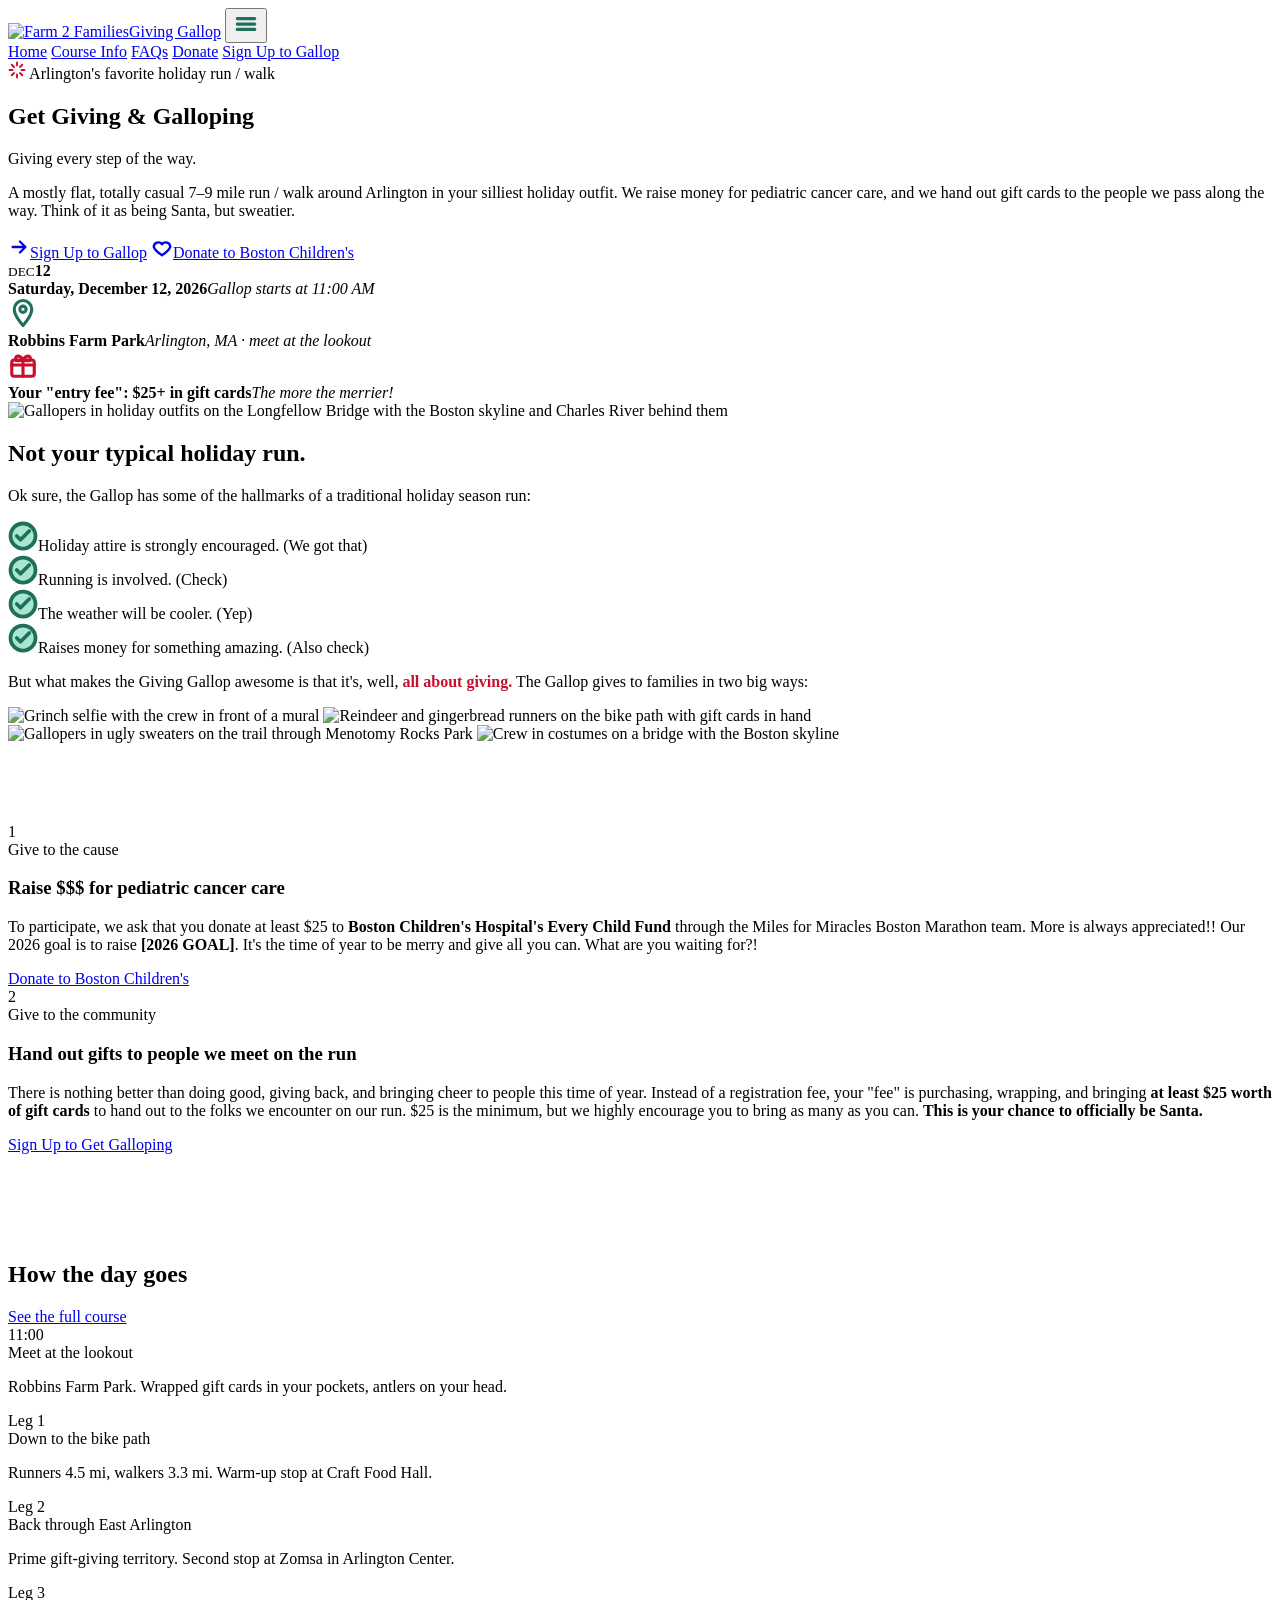
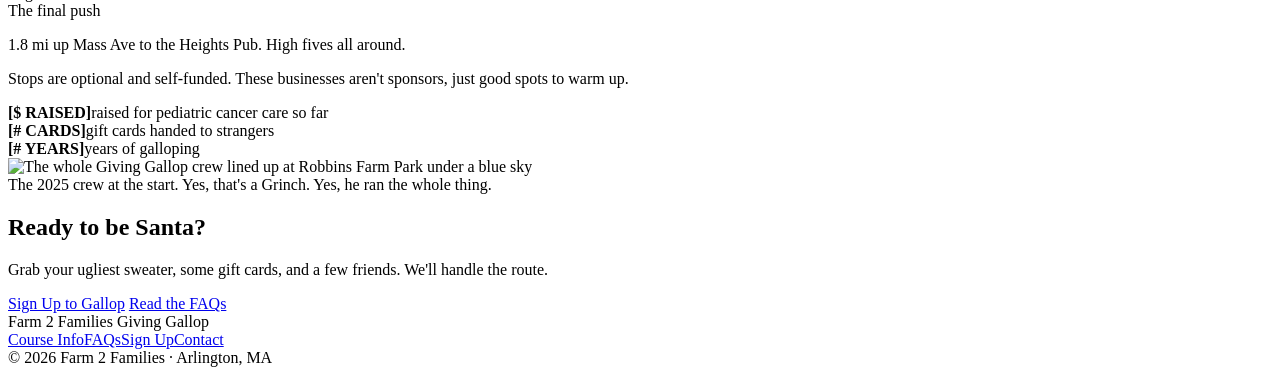
==== index.html @ 31de2991 "Add files via upload Initial Site" ====
<!doctype html>
<html lang="en">
<head>
<meta charset="utf-8">
<meta name="viewport" content="width=device-width, initial-scale=1">
<title>Farm 2 Families Giving Gallop — Arlington's favorite holiday run / walk</title>
<meta name="description" content="A casual 7–9 mile holiday run / walk around Arlington, MA. Dress up, raise money for pediatric cancer care at Boston Children's, and hand out gift cards to the people we pass. December 12, 2026 at Robbins Farm Park.">
<meta property="og:title" content="Farm 2 Families Giving Gallop">
<meta property="og:description" content="Get giving and galloping. December 12, 2026 · 11:00 AM · Robbins Farm Park, Arlington MA.">
<meta property="og:image" content="img/hero-skyline.jpg">
<link rel="icon" href="img/favicon.png">
<link rel="preconnect" href="https://fonts.googleapis.com"><link rel="preconnect" href="https://fonts.gstatic.com" crossorigin>
<link rel="stylesheet" href="https://fonts.googleapis.com/css2?family=Fredoka:wght@500;600;700&family=Nunito:wght@400;600;700;800&display=swap">
<link rel="stylesheet" href="css/style.css">
</head>
<body>

<header class="nav">
  <div class="wrap nav-inner">
    <a class="brand" href="index.html"><img src="img/logo.png" alt="Farm 2 Families"><span>Giving Gallop</span></a>
    <button class="nav-toggle" aria-label="Open menu" aria-expanded="false" aria-controls="nav-links">
      <svg width="26" height="26" viewBox="0 0 24 24" fill="none" stroke="#1F6F5C" stroke-width="3" stroke-linecap="round" aria-hidden="true"><path d="M4 7h16M4 12h16M4 17h16"/></svg>
    </button>
    <nav class="nav-links" id="nav-links">
      <a href="index.html" aria-current="page">Home</a>
      <a href="course.html">Course Info</a>
      <a href="faq.html">FAQs</a>
      <a href="https://www.childrenshospital.org/" target="_blank" rel="noopener">Donate</a>
      <a class="btn btn-red btn-sm" href="signup.html">Sign Up to Gallop</a>
    </nav>
  </div>
</header>

<section class="hero">
  <div class="wrap hero-inner">
    <div class="hero-copy stack" style="gap:22px">
      <div class="pill">
        <svg width="18" height="18" viewBox="0 0 24 24" fill="none" stroke="#C8102E" stroke-width="2.5" stroke-linecap="round" aria-hidden="true"><path d="M12 2v4M12 18v4M2 12h4M18 12h4M5 5l3 3M16 16l3 3M5 19l3-3M16 8l3-3"/></svg>
        Arlington's favorite holiday run / walk
      </div>
      <h1>Get Giving &amp; Galloping</h1>
      <p class="tagline">Giving every step of the way.</p>
      <p class="lede">A mostly flat, totally casual 7–9 mile run / walk around Arlington in your silliest holiday outfit. We raise money for pediatric cancer care, and we hand out gift cards to the people we pass along the way. Think of it as being Santa, but sweatier.</p>
      <div class="btn-row" style="margin-top:8px">
        <a class="btn btn-red" href="signup.html"><svg width="22" height="22" viewBox="0 0 24 24" fill="none" stroke="currentColor" stroke-width="2.5" stroke-linecap="round" stroke-linejoin="round" aria-hidden="true"><path d="M5 12h14M13 6l6 6-6 6"/></svg>Sign Up to Gallop</a>
        <a class="btn btn-green" href="https://www.childrenshospital.org/" target="_blank" rel="noopener"><svg width="22" height="22" viewBox="0 0 24 24" fill="none" stroke="currentColor" stroke-width="2.5" stroke-linecap="round" stroke-linejoin="round" aria-hidden="true"><path d="M12 21s-7-4.5-9-9a5 5 0 0 1 9-3 5 5 0 0 1 9 3c-2 4.5-9 9-9 9z"/></svg>Donate to Boston Children's</a>
      </div>
    </div>
    <div class="hero-side">
      <div class="info-card">
        <div class="info-row"><div class="info-icon date"><small>DEC</small><b>12</b></div><div><strong>Saturday, December 12, 2026</strong><em>Gallop starts at 11:00 AM</em></div></div>
        <div class="info-row"><div class="info-icon place"><svg width="30" height="30" viewBox="0 0 24 24" fill="none" stroke="#1F6F5C" stroke-width="2.5" stroke-linecap="round" stroke-linejoin="round" aria-hidden="true"><path d="M12 22s7-7.5 7-13a7 7 0 1 0-14 0c0 5.5 7 13 7 13z"/><circle cx="12" cy="9" r="2.5"/></svg></div><div><strong>Robbins Farm Park</strong><em>Arlington, MA · meet at the lookout</em></div></div>
        <div class="info-row"><div class="info-icon gift"><svg width="30" height="30" viewBox="0 0 24 24" fill="none" stroke="#C8102E" stroke-width="2.5" stroke-linecap="round" stroke-linejoin="round" aria-hidden="true"><rect x="3" y="8" width="18" height="13" rx="2"/><path d="M3 12h18M12 8v13M12 8c-2-4-6-4-6-1s4 1 6 1zm0 0c2-4 6-4 6-1s-4 1-6 1z"/></svg></div><div><strong>Your "entry fee": $25+ in gift cards</strong><em>The more the merrier!</em></div></div>
      </div>
      <div class="hero-photo"><img src="img/hero-skyline.jpg" alt="Gallopers in holiday outfits on the Longfellow Bridge with the Boston skyline and Charles River behind them"></div>
    </div>
  </div>
</section>

<section class="wrap section two-col" style="padding-bottom:40px">
  <div class="stack">
    <h2>Not your typical holiday run.</h2>
    <p class="lede">Ok sure, the Gallop has some of the hallmarks of a traditional holiday season run:</p>
    <div class="checks">
      <div><svg width="30" height="30" viewBox="0 0 24 24" fill="none" stroke="#1F6F5C" stroke-width="3" stroke-linecap="round" stroke-linejoin="round" aria-hidden="true"><circle cx="12" cy="12" r="10" fill="#A8E6CF"/><path d="M7 12l3 3 7-7"/></svg>Holiday attire is strongly encouraged. (We got that)</div>
      <div><svg width="30" height="30" viewBox="0 0 24 24" fill="none" stroke="#1F6F5C" stroke-width="3" stroke-linecap="round" stroke-linejoin="round" aria-hidden="true"><circle cx="12" cy="12" r="10" fill="#A8E6CF"/><path d="M7 12l3 3 7-7"/></svg>Running is involved. (Check)</div>
      <div><svg width="30" height="30" viewBox="0 0 24 24" fill="none" stroke="#1F6F5C" stroke-width="3" stroke-linecap="round" stroke-linejoin="round" aria-hidden="true"><circle cx="12" cy="12" r="10" fill="#A8E6CF"/><path d="M7 12l3 3 7-7"/></svg>The weather will be cooler. (Yep)</div>
      <div><svg width="30" height="30" viewBox="0 0 24 24" fill="none" stroke="#1F6F5C" stroke-width="3" stroke-linecap="round" stroke-linejoin="round" aria-hidden="true"><circle cx="12" cy="12" r="10" fill="#A8E6CF"/><path d="M7 12l3 3 7-7"/></svg>Raises money for something amazing. (Also check)</div>
    </div>
    <p class="lede">But what makes the Giving Gallop awesome is that it's, well, <strong style="color:#C8102E">all about giving.</strong> The Gallop gives to families in two big ways:</p>
  </div>
  <div class="gallery">
    <img src="img/santa-selfie.jpg" alt="Grinch selfie with the crew in front of a mural">
    <img src="img/gingerbread-runners.jpg" alt="Reindeer and gingerbread runners on the bike path with gift cards in hand">
    <img src="img/trail-walkers.jpg" alt="Gallopers in ugly sweaters on the trail through Menotomy Rocks Park" style="object-position:center 40%">
    <img src="img/longfellow-crew.jpg" alt="Crew in costumes on a bridge with the Boston skyline">
  </div>
</section>

<section class="wrap give-grid" style="padding-top:40px;padding-bottom:88px">
  <div class="give cause">
    <div class="give-head"><div class="num">1</div>Give to the cause</div>
    <h3>Raise $$$ for pediatric cancer care</h3>
    <p>To participate, we ask that you donate at least $25 to <strong>Boston Children's Hospital's Every Child Fund</strong> through the Miles for Miracles Boston Marathon team. More is always appreciated!! Our 2026 goal is to raise <strong>[2026 GOAL]</strong>. It's the time of year to be merry and give all you can. What are you waiting for?!</p>
    <a class="btn btn-red" href="https://www.childrenshospital.org/" target="_blank" rel="noopener">Donate to Boston Children's</a>
  </div>
  <div class="give community">
    <div class="give-head"><div class="num">2</div>Give to the community</div>
    <h3>Hand out gifts to people we meet on the run</h3>
    <p>There is nothing better than doing good, giving back, and bringing cheer to people this time of year. Instead of a registration fee, your "fee" is purchasing, wrapping, and bringing <strong>at least $25 worth of gift cards</strong> to hand out to the folks we encounter on our run. $25 is the minimum, but we highly encourage you to bring as many as you can. <strong>This is your chance to officially be Santa.</strong></p>
    <a class="btn btn-green" href="signup.html">Sign Up to Get Galloping</a>
  </div>
</section>

<section class="dark">
  <div class="wrap section stack" style="gap:40px">
    <div class="sec-head">
      <h2>How the day goes</h2>
      <a class="btn btn-white" href="course.html">See the full course</a>
    </div>
    <div class="legs">
      <div class="leg"><div class="big">11:00</div><div class="title">Meet at the lookout</div><p class="muted">Robbins Farm Park. Wrapped gift cards in your pockets, antlers on your head.</p></div>
      <div class="leg"><div class="big">Leg 1</div><div class="title">Down to the bike path</div><p class="muted">Runners 4.5 mi, walkers 3.3 mi. Warm-up stop at Craft Food Hall.</p></div>
      <div class="leg"><div class="big">Leg 2</div><div class="title">Back through East Arlington</div><p class="muted">Prime gift-giving territory. Second stop at Zomsa in Arlington Center.</p></div>
      <div class="leg"><div class="big">Leg 3</div><div class="title">The final push</div><p class="muted">1.8 mi up Mass Ave to the Heights Pub. High fives all around.</p></div>
    </div>
    <p class="muted" style="font-size:16px">Stops are optional and self-funded. These businesses aren't sponsors, just good spots to warm up.</p>
  </div>
</section>

<section class="wrap section stats">
  <div class="stat"><b>[$ RAISED]</b><span>raised for pediatric cancer care so far</span></div>
  <div class="stat"><b>[# CARDS]</b><span>gift cards handed to strangers</span></div>
  <div class="stat"><b>[# YEARS]</b><span>years of galloping</span></div>
</section>

<figure class="band" style="margin:0">
  <img src="img/group-robbins.jpg" alt="The whole Giving Gallop crew lined up at Robbins Farm Park under a blue sky">
  <figcaption>The 2025 crew at the start. Yes, that's a Grinch. Yes, he ran the whole thing.</figcaption>
</figure>

<section class="cta">
  <div class="wrap cta-inner">
    <div class="stack" style="gap:12px">
      <h2>Ready to be Santa?</h2>
      <p>Grab your ugliest sweater, some gift cards, and a few friends. We'll handle the route.</p>
    </div>
    <div class="btn-row">
      <a class="btn btn-red" href="signup.html">Sign Up to Gallop</a>
      <a class="btn btn-white" href="faq.html">Read the FAQs</a>
    </div>
  </div>
</section>

<footer>
  <div class="wrap foot">
    <div class="name">Farm 2 Families Giving Gallop</div>
    <nav><a href="course.html">Course Info</a><a href="faq.html">FAQs</a><a href="signup.html">Sign Up</a><a href="mailto:[EMAIL]">Contact</a></nav>
    <div>© 2026 Farm 2 Families · Arlington, MA</div>
  </div>
</footer>

<script src="js/main.js"></script>
</body>
</html>
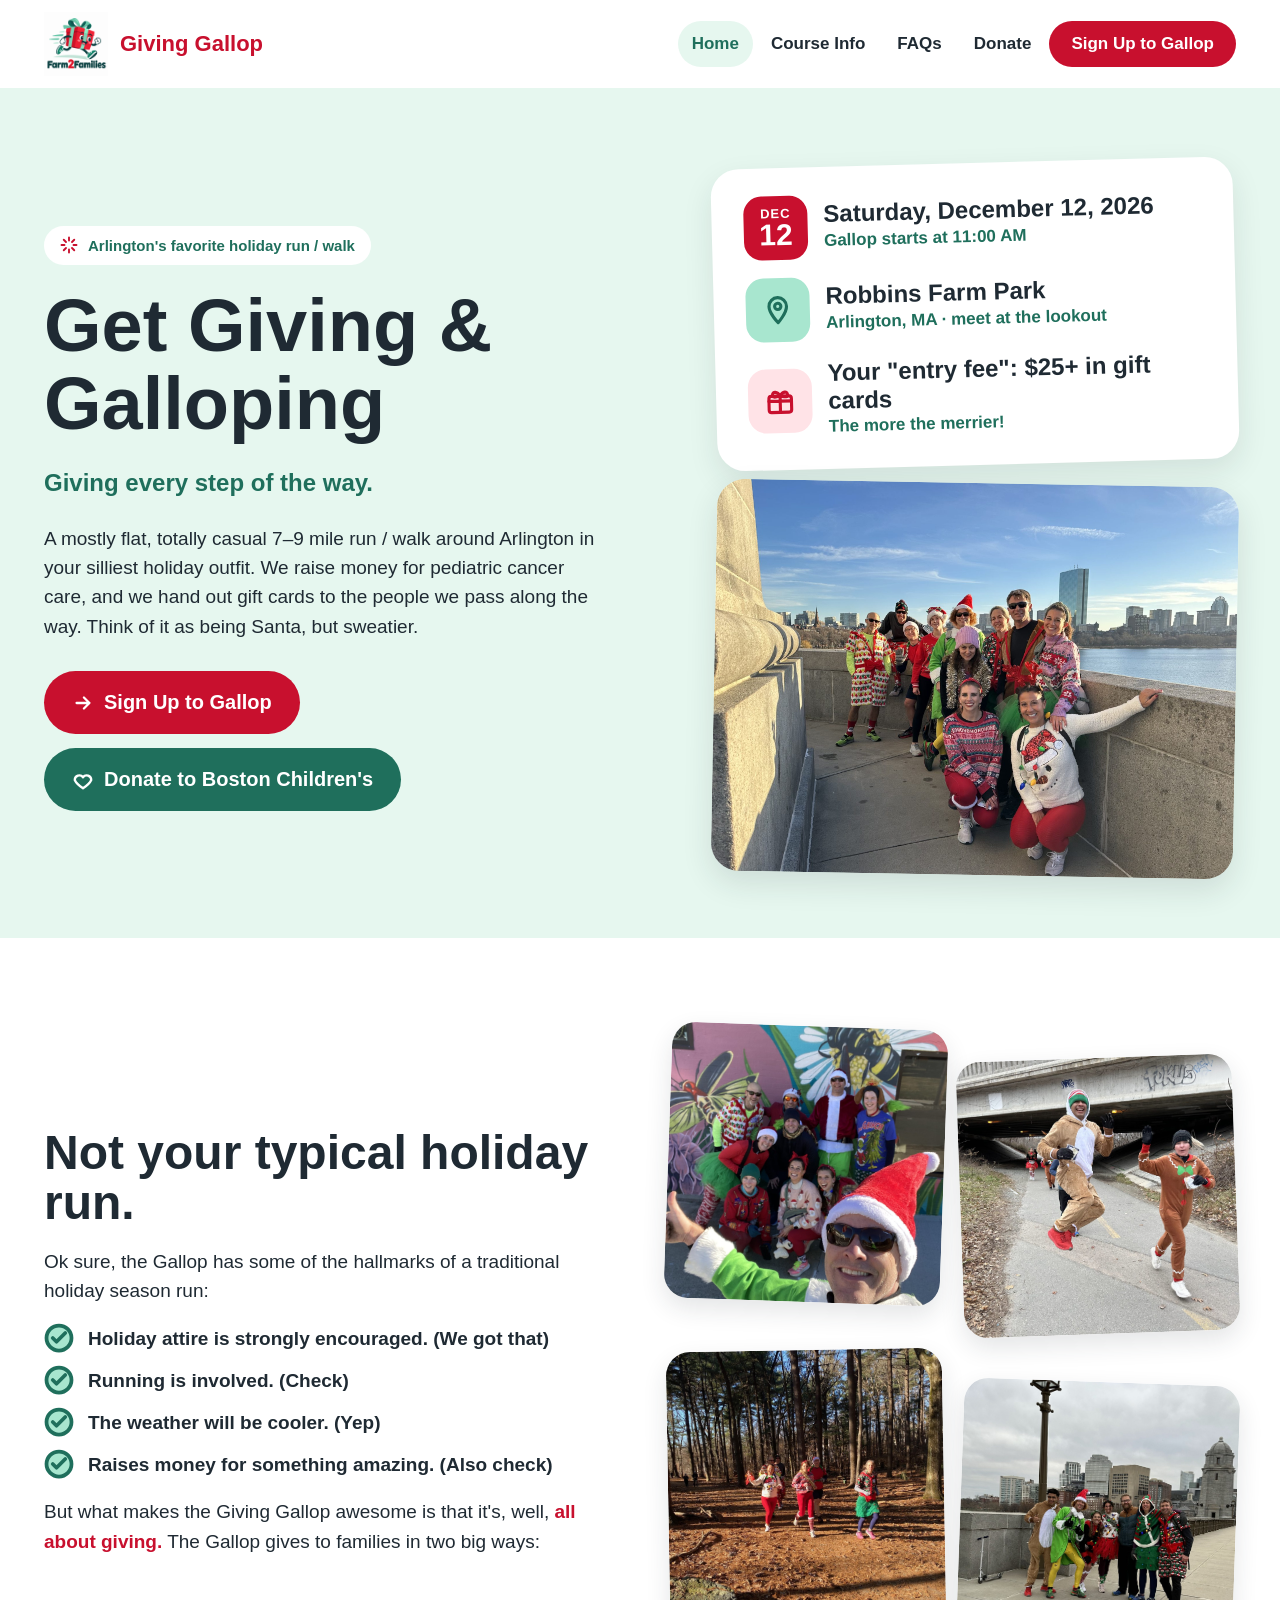
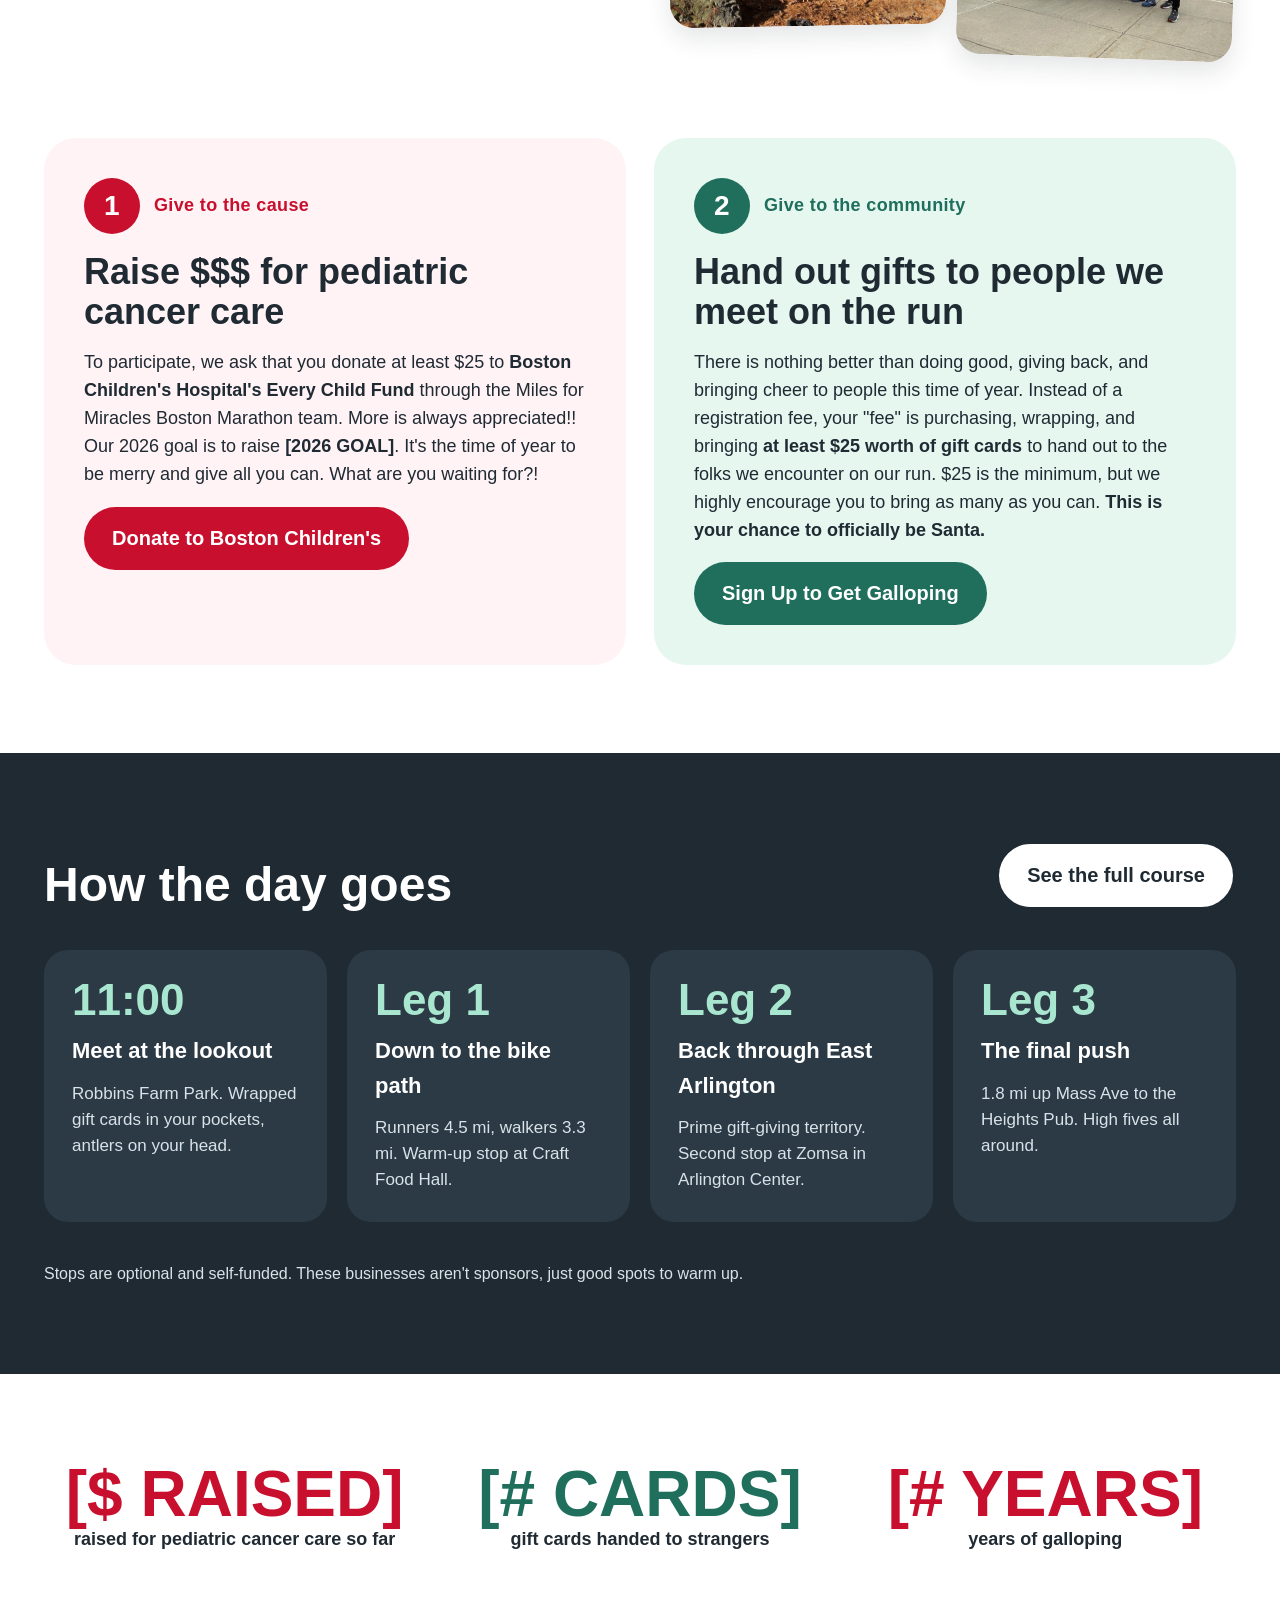
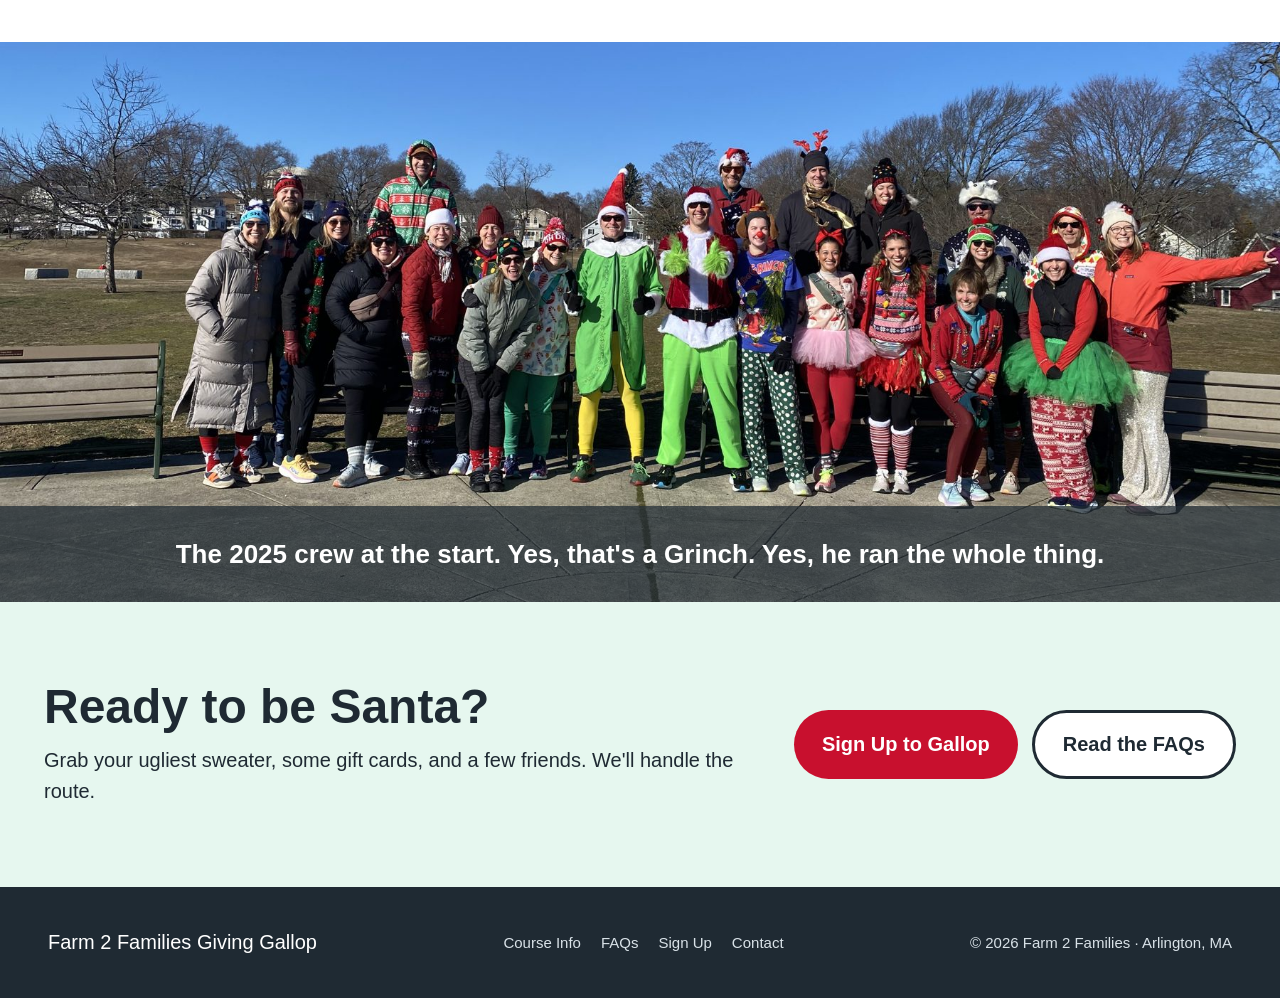
==== commit 08c6a452: "Add files via upload" ====
--- a/index.html
+++ b/index.html
@@ -7,17 +7,17 @@
 <meta name="description" content="A casual 7–9 mile holiday run / walk around Arlington, MA. Dress up, raise money for pediatric cancer care at Boston Children's, and hand out gift cards to the people we pass. December 12, 2026 at Robbins Farm Park.">
 <meta property="og:title" content="Farm 2 Families Giving Gallop">
 <meta property="og:description" content="Get giving and galloping. December 12, 2026 · 11:00 AM · Robbins Farm Park, Arlington MA.">
-<meta property="og:image" content="img/hero-skyline.jpg">
-<link rel="icon" href="img/favicon.png">
+<meta property="og:image" content="hero-skyline.jpg">
+<link rel="icon" href="favicon.png">
 <link rel="preconnect" href="https://fonts.googleapis.com"><link rel="preconnect" href="https://fonts.gstatic.com" crossorigin>
 <link rel="stylesheet" href="https://fonts.googleapis.com/css2?family=Fredoka:wght@500;600;700&family=Nunito:wght@400;600;700;800&display=swap">
-<link rel="stylesheet" href="css/style.css">
+<link rel="stylesheet" href="style.css">
 </head>
 <body>
 
 <header class="nav">
   <div class="wrap nav-inner">
-    <a class="brand" href="index.html"><img src="img/logo.png" alt="Farm 2 Families"><span>Giving Gallop</span></a>
+    <a class="brand" href="index.html"><img src="logo.png" alt="Farm 2 Families"><span>Giving Gallop</span></a>
     <button class="nav-toggle" aria-label="Open menu" aria-expanded="false" aria-controls="nav-links">
       <svg width="26" height="26" viewBox="0 0 24 24" fill="none" stroke="#1F6F5C" stroke-width="3" stroke-linecap="round" aria-hidden="true"><path d="M4 7h16M4 12h16M4 17h16"/></svg>
     </button>
@@ -52,7 +52,7 @@
         <div class="info-row"><div class="info-icon place"><svg width="30" height="30" viewBox="0 0 24 24" fill="none" stroke="#1F6F5C" stroke-width="2.5" stroke-linecap="round" stroke-linejoin="round" aria-hidden="true"><path d="M12 22s7-7.5 7-13a7 7 0 1 0-14 0c0 5.5 7 13 7 13z"/><circle cx="12" cy="9" r="2.5"/></svg></div><div><strong>Robbins Farm Park</strong><em>Arlington, MA · meet at the lookout</em></div></div>
         <div class="info-row"><div class="info-icon gift"><svg width="30" height="30" viewBox="0 0 24 24" fill="none" stroke="#C8102E" stroke-width="2.5" stroke-linecap="round" stroke-linejoin="round" aria-hidden="true"><rect x="3" y="8" width="18" height="13" rx="2"/><path d="M3 12h18M12 8v13M12 8c-2-4-6-4-6-1s4 1 6 1zm0 0c2-4 6-4 6-1s-4 1-6 1z"/></svg></div><div><strong>Your "entry fee": $25+ in gift cards</strong><em>The more the merrier!</em></div></div>
       </div>
-      <div class="hero-photo"><img src="img/hero-skyline.jpg" alt="Gallopers in holiday outfits on the Longfellow Bridge with the Boston skyline and Charles River behind them"></div>
+      <div class="hero-photo"><img src="hero-skyline.jpg" alt="Gallopers in holiday outfits on the Longfellow Bridge with the Boston skyline and Charles River behind them"></div>
     </div>
   </div>
 </section>
@@ -70,10 +70,10 @@
     <p class="lede">But what makes the Giving Gallop awesome is that it's, well, <strong style="color:#C8102E">all about giving.</strong> The Gallop gives to families in two big ways:</p>
   </div>
   <div class="gallery">
-    <img src="img/santa-selfie.jpg" alt="Grinch selfie with the crew in front of a mural">
-    <img src="img/gingerbread-runners.jpg" alt="Reindeer and gingerbread runners on the bike path with gift cards in hand">
-    <img src="img/trail-walkers.jpg" alt="Gallopers in ugly sweaters on the trail through Menotomy Rocks Park" style="object-position:center 40%">
-    <img src="img/longfellow-crew.jpg" alt="Crew in costumes on a bridge with the Boston skyline">
+    <img src="santa-selfie.jpg" alt="Grinch selfie with the crew in front of a mural">
+    <img src="gingerbread-runners.jpg" alt="Reindeer and gingerbread runners on the bike path with gift cards in hand">
+    <img src="trail-walkers.jpg" alt="Gallopers in ugly sweaters on the trail through Menotomy Rocks Park" style="object-position:center 40%">
+    <img src="longfellow-crew.jpg" alt="Crew in costumes on a bridge with the Boston skyline">
   </div>
 </section>
 
@@ -115,7 +115,7 @@
 </section>
 
 <figure class="band" style="margin:0">
-  <img src="img/group-robbins.jpg" alt="The whole Giving Gallop crew lined up at Robbins Farm Park under a blue sky">
+  <img src="group-robbins.jpg" alt="The whole Giving Gallop crew lined up at Robbins Farm Park under a blue sky">
   <figcaption>The 2025 crew at the start. Yes, that's a Grinch. Yes, he ran the whole thing.</figcaption>
 </figure>
 
@@ -140,6 +140,6 @@
   </div>
 </footer>
 
-<script src="js/main.js"></script>
+<script src="main.js"></script>
 </body>
 </html>
--- a/style.css
+++ b/style.css
@@ -0,0 +1,216 @@
+/* Farm 2 Families Giving Gallop — site styles */
+:root{
+  --red:#C8102E; --red-dark:#B00D28; --mint:#A8E6CF; --mint-tint:#E6F7EF; --mint-soft:#F3FBF7;
+  --green:#1F6F5C; --green-dark:#185A4A; --pink-tint:#FFF3F5; --pink-soft:#FFE3E7;
+  --ink:#1F2A33; --ink-2:#2B3A45; --muted:#4A5A66; --cloud:#D9E2E8; --line:#CBD5DC; --white:#fff;
+  --display:"Fredoka",sans-serif; --body:"Nunito",sans-serif;
+  --radius-xl:32px; --radius-lg:24px; --radius-md:16px; --shadow:0 12px 30px rgba(31,42,51,.10);
+}
+*{box-sizing:border-box}
+html{scroll-behavior:smooth}
+@media (prefers-reduced-motion:reduce){html{scroll-behavior:auto}*,*::before,*::after{transition:none!important;animation:none!important}}
+body{margin:0;font-family:var(--body);color:var(--ink);background:var(--white);line-height:1.55;font-size:17px}
+img{max-width:100%;display:block}
+a{color:var(--red)}a:hover{color:var(--red-dark)}
+h1,h2,h3{font-family:var(--display);font-weight:700;line-height:1.05;margin:0}
+h1{font-size:clamp(44px,7vw,74px)}
+h2{font-size:clamp(32px,4.5vw,48px)}
+h3{font-size:clamp(24px,3vw,36px);line-height:1.1}
+p{margin:0}
+.wrap{max-width:1240px;margin:0 auto;padding-left:24px;padding-right:24px}
+.stack{display:flex;flex-direction:column;gap:18px}
+:focus-visible{outline:4px solid var(--mint);outline-offset:3px}
+
+/* Buttons */
+.btn{display:inline-flex;align-items:center;justify-content:center;gap:10px;text-decoration:none;font-family:var(--display);font-weight:600;font-size:20px;padding:16px 28px;border-radius:999px;border:0;cursor:pointer;min-height:56px;transition:transform .15s,box-shadow .15s,background .15s;color:var(--white)}
+.btn:hover{transform:translateY(-3px);box-shadow:0 10px 24px rgba(31,42,51,.18);color:var(--white)}
+.btn svg{flex-shrink:0}
+.btn-red{background:var(--red)}.btn-red:hover{background:var(--red-dark)}
+.btn-green{background:var(--green)}.btn-green:hover{background:var(--green-dark)}
+.btn-white{background:var(--white);color:var(--ink);border:3px solid var(--ink)}.btn-white:hover{color:var(--ink)}
+.btn-sm{font-size:17px;padding:10px 22px;min-height:44px}
+.btn-row{display:flex;flex-wrap:wrap;gap:14px}
+
+/* Nav */
+.nav{position:sticky;top:0;z-index:20;background:var(--white);border-bottom:3px solid var(--mint-tint)}
+.nav-inner{display:flex;align-items:center;justify-content:space-between;gap:16px;padding-top:12px;padding-bottom:12px}
+.brand{display:flex;align-items:center;gap:12px;text-decoration:none;color:var(--ink)}
+.brand img{height:64px;width:auto}
+.brand span{font-family:var(--display);font-weight:700;font-size:22px;color:var(--red);line-height:1.1}
+.nav-links{display:flex;flex-wrap:wrap;gap:4px;align-items:center}
+.nav-links a:not(.btn){color:var(--ink);text-decoration:none;font-weight:700;padding:10px 14px;border-radius:999px;transition:background .15s,color .15s}
+.nav-links a:not(.btn):hover,.nav-links a[aria-current="page"]{background:var(--mint-tint);color:var(--green)}
+.nav-toggle{display:none;width:48px;height:48px;border-radius:14px;border:0;background:var(--mint-tint);align-items:center;justify-content:center;cursor:pointer}
+@media (max-width:860px){
+  .nav-toggle{display:flex}
+  .nav-links{display:none;width:100%;flex-direction:column;align-items:stretch;padding-bottom:8px}
+  .nav-links.open{display:flex}
+  .nav-links a:not(.btn){font-size:18px;padding:12px 8px}
+  .nav-links .btn{margin-top:8px}
+  .brand img{height:52px}.brand span{font-size:17px}
+}
+
+/* Hero */
+.hero{background:var(--mint-tint);overflow:hidden}
+.hero-inner{display:flex;flex-wrap:wrap;gap:48px;align-items:center;padding-top:72px;padding-bottom:64px}
+.hero-copy{flex:1 1 520px;min-width:0}
+.hero-side{flex:1 1 420px;min-width:0;display:flex;flex-direction:column;gap:18px}
+.pill{display:inline-flex;align-self:flex-start;align-items:center;gap:10px;background:var(--white);border-radius:999px;padding:8px 16px;font-weight:800;color:var(--green);font-size:15px}
+.tagline{font-size:24px;font-weight:600;color:var(--green)}
+.lede{font-size:19px;max-width:560px}
+.info-card{background:var(--white);border-radius:28px;padding:28px 32px;display:flex;flex-direction:column;gap:18px;box-shadow:var(--shadow);transform:rotate(-1.5deg);transition:transform .2s}
+.info-card:hover{transform:rotate(0) translateY(-4px)}
+.info-row{display:flex;gap:16px;align-items:center}
+.info-icon{width:64px;height:64px;border-radius:18px;display:flex;align-items:center;justify-content:center;flex-shrink:0}
+.info-icon.date{background:var(--red);color:var(--white);flex-direction:column;font-family:var(--display);line-height:1}
+.info-icon.date small{font-size:13px;font-weight:600;letter-spacing:.08em}.info-icon.date b{font-size:30px;font-weight:700}
+.info-icon.place{background:var(--mint)}.info-icon.gift{background:var(--pink-soft)}
+.info-row strong{font-family:var(--display);font-size:24px;font-weight:600;display:block;line-height:1.15}
+.info-row em{font-style:normal;font-weight:600;color:var(--green)}
+.hero-photo{border-radius:28px;overflow:hidden;box-shadow:0 12px 30px rgba(31,42,51,.12);transform:rotate(1deg);transition:transform .2s}
+.hero-photo:hover{transform:rotate(0) scale(1.02)}
+.hero-photo img{width:100%;aspect-ratio:4/3;object-fit:cover}
+
+/* Sections */
+.section{padding-top:88px;padding-bottom:88px}
+.two-col{display:flex;flex-wrap:wrap;gap:56px;align-items:center}
+.two-col>*{flex:1 1 420px;min-width:0}
+.checks{display:flex;flex-direction:column;gap:12px;font-size:19px;font-weight:600}
+.checks div{display:flex;gap:14px;align-items:center}
+.gallery{display:grid;grid-template-columns:repeat(2,minmax(0,1fr));gap:16px}
+.gallery img{border-radius:24px;aspect-ratio:1;width:100%;object-fit:cover;box-shadow:0 10px 24px rgba(31,42,51,.12);transition:transform .2s}
+.gallery img:nth-child(1){transform:rotate(2deg)}.gallery img:nth-child(2){transform:rotate(-2deg);margin-top:32px}
+.gallery img:nth-child(3){transform:rotate(-1deg)}.gallery img:nth-child(4){transform:rotate(2deg);margin-top:32px}
+.gallery img:hover{transform:rotate(0) scale(1.04)}
+
+.give-grid{display:grid;grid-template-columns:repeat(2,minmax(0,1fr));gap:28px}
+.give{border-radius:var(--radius-xl);padding:40px;display:flex;flex-direction:column;gap:18px;transition:transform .2s,box-shadow .2s}
+.give:hover{transform:translateY(-6px) rotate(-1deg);box-shadow:0 18px 40px rgba(31,42,51,.14)}
+.give.cause{background:var(--pink-tint)}.give.community{background:var(--mint-tint)}
+.give-head{display:flex;align-items:center;gap:14px;font-family:var(--display);font-size:18px;font-weight:600;letter-spacing:.02em}
+.give.cause .give-head{color:var(--red)}.give.community .give-head{color:var(--green)}
+.num{width:56px;height:56px;border-radius:999px;color:var(--white);display:flex;align-items:center;justify-content:center;font-size:28px;font-weight:700}
+.cause .num{background:var(--red)}.community .num{background:var(--green)}
+.give p{font-size:18px}
+.give .btn{align-self:flex-start}
+@media (max-width:760px){.give-grid{grid-template-columns:1fr}.give{padding:28px}}
+
+.dark{background:var(--ink);color:var(--white)}
+.dark .muted{color:var(--cloud)}
+.sec-head{display:flex;flex-wrap:wrap;justify-content:space-between;align-items:flex-end;gap:20px}
+.legs{display:grid;grid-template-columns:repeat(4,minmax(0,1fr));gap:20px}
+.leg{background:var(--ink-2);border-radius:24px;padding:28px;display:flex;flex-direction:column;gap:12px;transition:transform .2s}
+.leg:hover{transform:translateY(-6px)}
+.leg .big{font-family:var(--display);font-size:44px;font-weight:700;color:var(--mint);line-height:1}
+.leg .title{font-family:var(--display);font-size:22px;font-weight:600}
+@media (max-width:980px){.legs{grid-template-columns:repeat(2,minmax(0,1fr))}}
+@media (max-width:520px){.legs{grid-template-columns:1fr}}
+
+.stats{display:flex;flex-wrap:wrap;gap:24px;justify-content:center;text-align:center}
+.stat{flex:1 1 260px}
+.stat b{display:block;font-family:var(--display);font-size:64px;font-weight:700;line-height:1}
+.stat:nth-child(odd) b{color:var(--red)}.stat:nth-child(even) b{color:var(--green)}
+.stat span{font-weight:700;font-size:18px}
+
+.band{position:relative;overflow:hidden}
+.band img{width:100%;height:560px;object-fit:cover;object-position:center 70%}
+.band figcaption{position:absolute;left:0;right:0;bottom:0;padding:28px 24px;background:rgba(31,42,51,.72);color:var(--white);font-family:var(--display);font-size:clamp(18px,2.5vw,26px);font-weight:600;text-align:center}
+@media (max-width:640px){.band img{height:320px}}
+
+.cta{background:var(--mint-tint)}
+.cta-inner{display:flex;flex-wrap:wrap;gap:32px;align-items:center;justify-content:space-between;padding-top:80px;padding-bottom:80px}
+.cta-inner>div:first-child{flex:1 1 480px}
+.cta-inner p{font-size:20px}
+
+footer{background:var(--ink);color:var(--cloud);padding:40px 24px;font-size:15px}
+.foot{display:flex;flex-wrap:wrap;justify-content:space-between;gap:16px;align-items:center}
+.foot .name{font-family:var(--display);font-size:20px;color:var(--white)}
+.foot nav{display:flex;flex-wrap:wrap;gap:20px}
+.foot a{color:var(--cloud);text-decoration:none}.foot a:hover{color:var(--white)}
+
+/* Page headers */
+.page-head{background:var(--mint-tint)}
+.page-head .wrap{padding-top:64px;padding-bottom:56px;display:flex;flex-wrap:wrap;gap:40px;align-items:center}
+.page-head .copy{flex:1 1 520px;min-width:0}
+.page-head p{font-size:20px}
+.note{font-size:17px;color:var(--green);font-weight:700}
+
+/* Sign up */
+.signup-grid{display:flex;flex-wrap:wrap;gap:48px;align-items:flex-start;padding-top:64px;padding-bottom:88px}
+.signup-info{flex:1 1 360px;min-width:0;display:flex;flex-direction:column;gap:20px}
+.signup-info>img{border-radius:24px;width:100%;aspect-ratio:4/3;object-fit:cover;box-shadow:0 10px 24px rgba(31,42,51,.12)}
+.quick{background:var(--white);border-radius:24px;padding:24px;display:flex;flex-direction:column;gap:14px}
+.quick div{display:flex;gap:12px;align-items:flex-start}
+.form-card{flex:1 1 520px;min-width:0;background:var(--white);border-radius:var(--radius-xl);padding:40px;box-shadow:0 16px 40px rgba(31,42,51,.10);display:flex;flex-direction:column;gap:22px}
+@media (max-width:640px){.form-card{padding:24px}}
+.grid-2{display:grid;grid-template-columns:repeat(2,minmax(0,1fr));gap:16px}
+@media (max-width:520px){.grid-2{grid-template-columns:1fr}}
+.fld{display:flex;flex-direction:column;gap:8px}
+.lbl{font-weight:800;font-size:15px;color:var(--green)}
+.field{width:100%;font:inherit;font-size:18px;padding:14px 16px;border-radius:14px;border:2px solid var(--line);background:var(--white);min-height:52px;transition:border-color .15s,box-shadow .15s}
+.field:focus{outline:none;border-color:var(--green);box-shadow:0 0 0 4px var(--mint)}
+.amounts{display:grid;grid-template-columns:repeat(4,minmax(0,1fr));gap:10px}
+.amt{font-family:var(--display);font-size:22px;font-weight:600;padding:14px 10px;border-radius:16px;border:3px solid var(--line);background:var(--white);cursor:pointer;min-height:56px;transition:all .15s;color:var(--ink)}
+.amt:hover{border-color:var(--green);background:var(--mint-tint)}
+.amt[aria-pressed="true"]{border-color:var(--red);background:var(--red);color:var(--white)}
+.custom{display:flex;gap:12px;align-items:center;flex-wrap:wrap}
+.custom .dollar{font-family:var(--display);font-size:26px;font-weight:600;color:var(--green)}
+.custom .field{max-width:160px}
+.hint{font-size:15px;color:var(--green);font-weight:700}
+.waiver{background:var(--mint-tint);border-radius:18px;padding:18px 20px;display:flex;flex-direction:column;gap:12px}
+.waiver p{font-size:15px}
+.waiver label.check{display:flex;gap:12px;align-items:center;font-weight:700;cursor:pointer;min-height:44px}
+.waiver input[type=checkbox]{width:24px;height:24px;accent-color:var(--green)}
+.sig{font-family:var(--display);font-size:22px}
+.err{color:var(--red);font-weight:700}
+.fine{font-size:14px;color:var(--muted);text-align:center}
+.done{display:flex;flex-direction:column;align-items:center;text-align:center;gap:16px;padding:24px 0}
+.done p{font-size:19px;max-width:420px}
+details.full-waiver summary{cursor:pointer;color:var(--red);font-weight:700}
+details.full-waiver p{margin-top:8px}
+
+/* Course */
+.stops{flex:1 1 380px;min-width:0;display:grid;grid-template-columns:repeat(3,minmax(0,1fr));gap:12px}
+.stop{background:var(--white);border-radius:22px;padding:20px 14px;text-align:center;display:flex;flex-direction:column;gap:6px;transition:transform .2s}
+.stop:hover{transform:scale(1.04)}
+.stop small{font-family:var(--display);font-size:14px;font-weight:600;letter-spacing:.06em}
+.stop b{font-family:var(--display);font-size:20px;font-weight:700;line-height:1.1}
+.stop span{font-size:14px;font-weight:600}
+@media (max-width:520px){.stops{grid-template-columns:1fr}}
+.seg-wrap{display:flex;gap:6px;background:var(--mint-tint);border-radius:999px;padding:6px}
+.seg{font-family:var(--display);font-size:18px;font-weight:600;padding:12px 24px;border-radius:999px;border:0;cursor:pointer;background:transparent;color:var(--ink);min-height:52px;transition:all .15s}
+.seg:hover{background:var(--white)}
+.seg[aria-pressed="true"]{background:var(--ink);color:var(--white)}
+.leg-cards{display:grid;grid-template-columns:repeat(3,minmax(0,1fr));gap:24px}
+@media (max-width:980px){.leg-cards{grid-template-columns:1fr}}
+.leg-card{background:var(--white);border:3px solid var(--mint-tint);border-radius:28px;overflow:hidden;display:flex;flex-direction:column;transition:transform .2s,box-shadow .2s}
+.leg-card:hover{transform:translateY(-4px);box-shadow:0 18px 40px rgba(31,42,51,.12)}
+.leg-map{aspect-ratio:4/3;border-bottom:3px dashed var(--mint);background:var(--mint-soft);display:flex;align-items:center;justify-content:center;text-align:center;padding:16px;font-weight:700;color:var(--green)}
+.leg-map img{width:100%;height:100%;object-fit:cover}
+.leg-body{padding:24px;display:flex;flex-direction:column;gap:12px}
+.leg-top{display:flex;justify-content:space-between;align-items:center;gap:10px}
+.kicker{font-family:var(--display);font-size:15px;font-weight:600;color:var(--red)}
+.miles{background:var(--ink);color:var(--white);border-radius:999px;padding:6px 14px;font-family:var(--display);font-weight:600;font-size:16px;white-space:nowrap}
+.leg-body h3{font-size:26px}
+.via{font-size:15px;font-weight:700;color:var(--green)}
+.leg-body p{font-size:16px}
+.warn{background:var(--pink-tint);border-radius:24px;padding:24px 28px;display:flex;gap:16px;align-items:flex-start}
+.warn p{font-size:16px}
+.getting{display:grid;grid-template-columns:repeat(3,minmax(0,1fr));gap:24px}
+@media (max-width:860px){.getting{grid-template-columns:1fr}}
+.getting .leg .title{color:var(--mint)}
+
+/* FAQ */
+.faq-list{max-width:900px;margin:0 auto;padding:56px 24px 72px;display:flex;flex-direction:column;gap:14px}
+.faq{border:3px solid var(--mint-tint);border-radius:22px;background:var(--white);transition:border-color .15s,background .15s}
+.faq:hover{border-color:var(--green);background:var(--mint-soft)}
+.faq[open]{border-color:var(--green);background:var(--white)}
+.faq summary{list-style:none;cursor:pointer;padding:22px 26px;display:flex;justify-content:space-between;align-items:center;gap:16px;font-family:var(--display);font-size:22px;font-weight:600;line-height:1.2;min-height:56px}
+.faq summary::-webkit-details-marker{display:none}
+.faq summary svg{flex-shrink:0;transition:transform .2s}
+.faq[open] summary{background:var(--mint-tint);border-radius:19px 19px 0 0}
+.faq[open] summary svg{transform:rotate(180deg)}
+.faq .ans{padding:20px 26px 24px;font-size:17px;line-height:1.6}
+.still{background:var(--pink-tint)}
+.still .wrap{padding-top:64px;padding-bottom:64px;display:flex;flex-wrap:wrap;gap:24px;align-items:center;justify-content:space-between}
+.still p{font-size:18px}
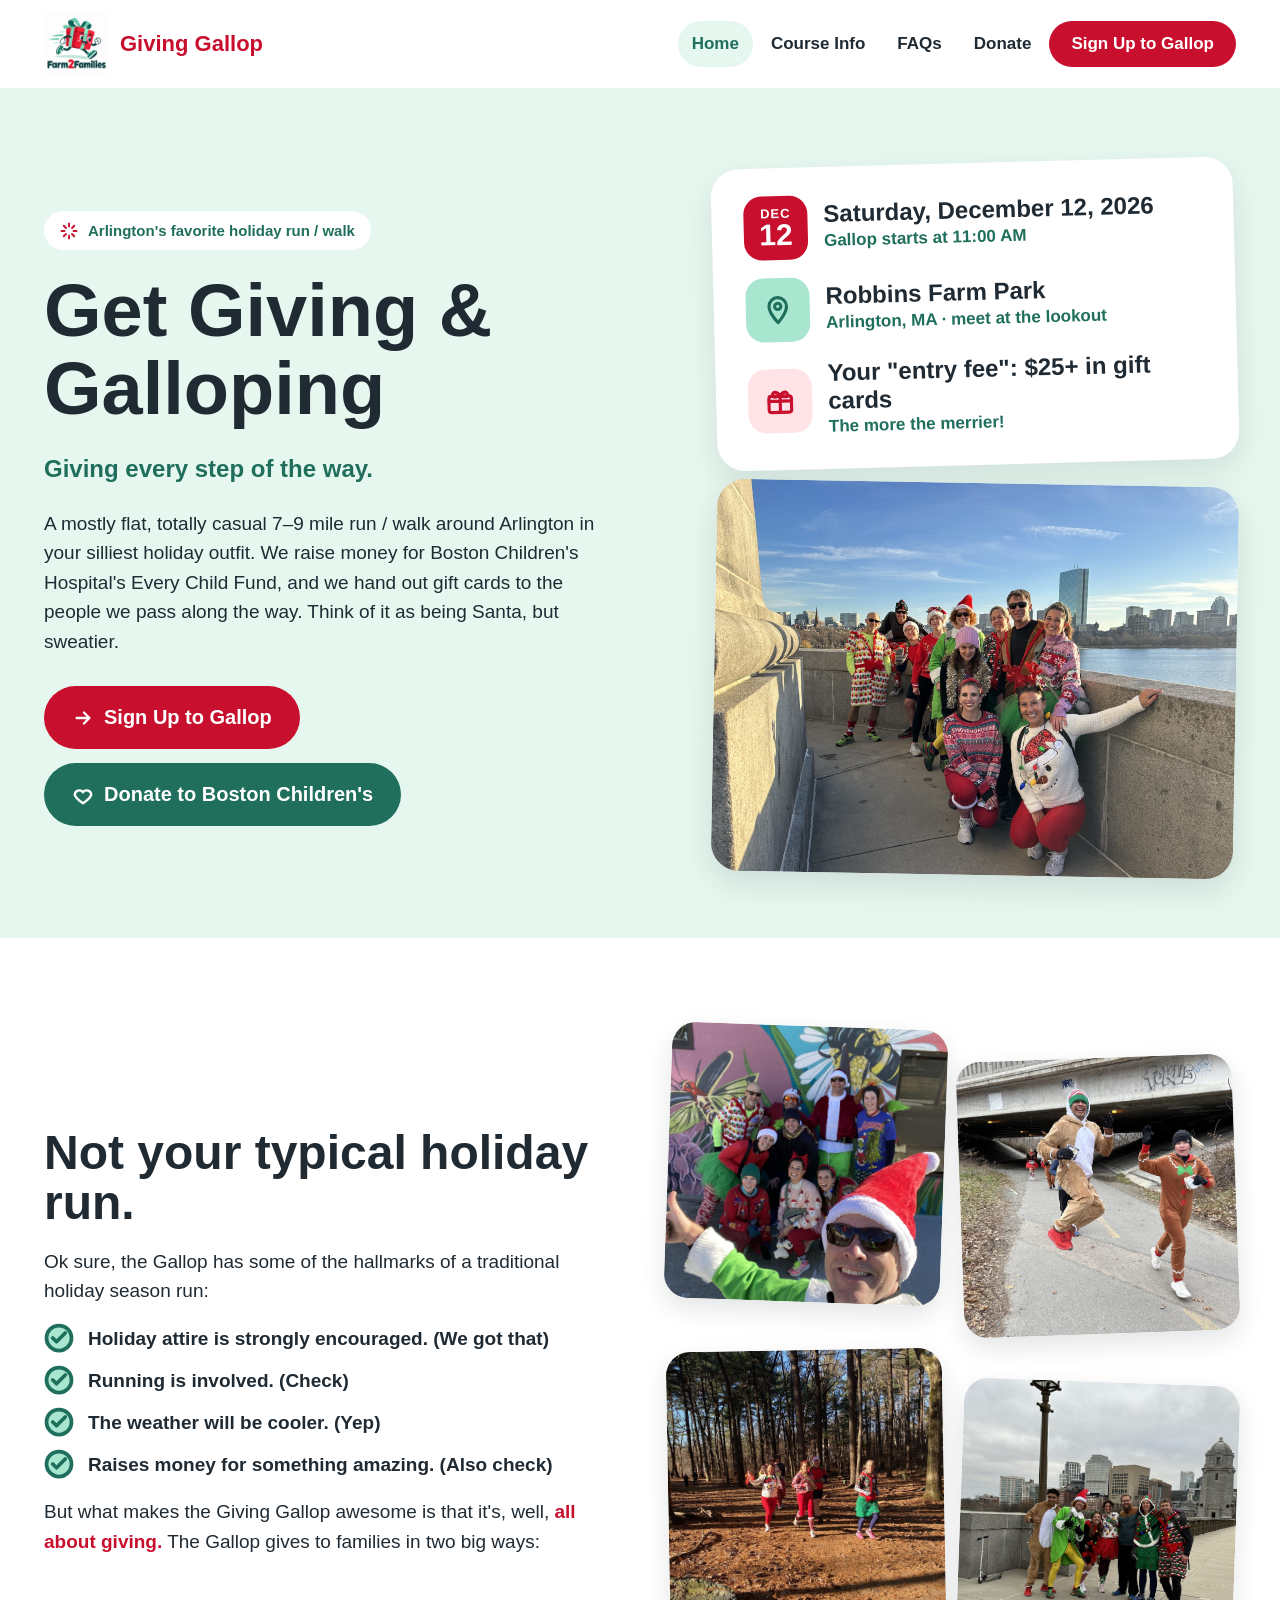
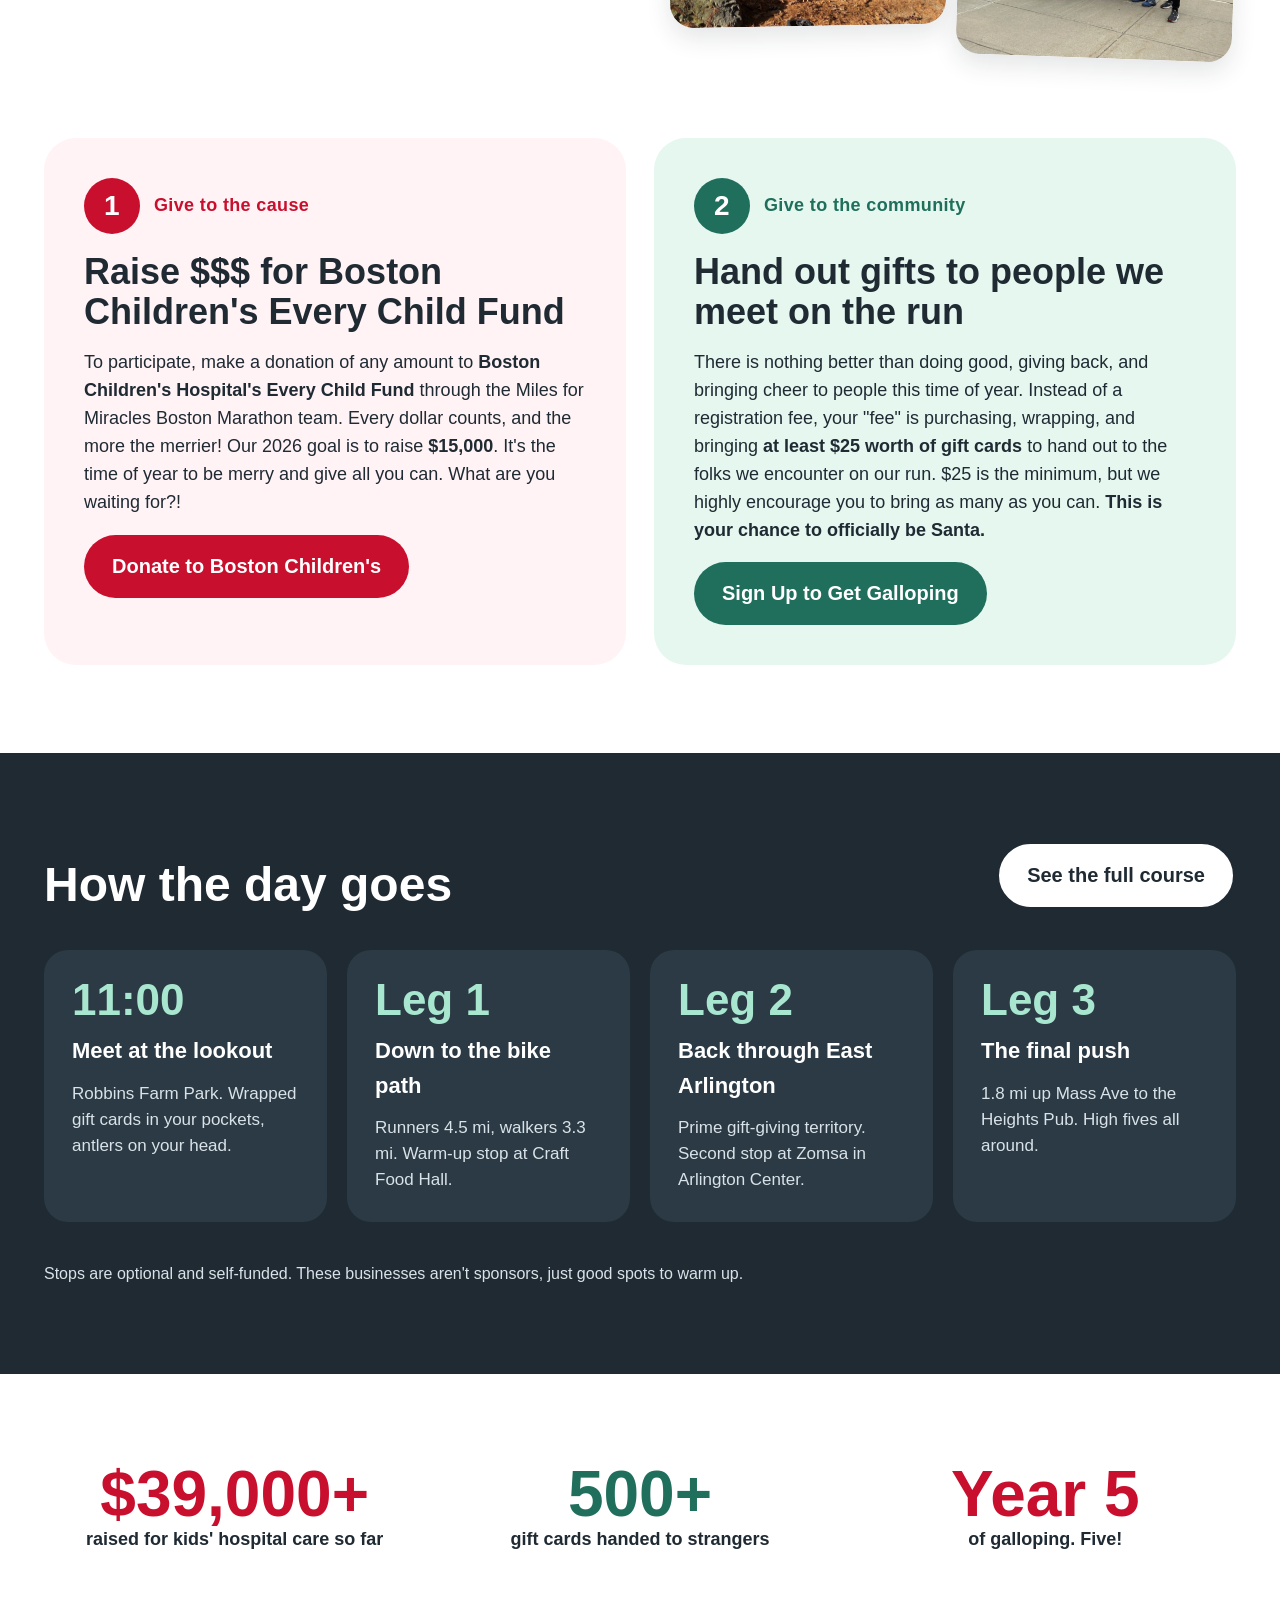
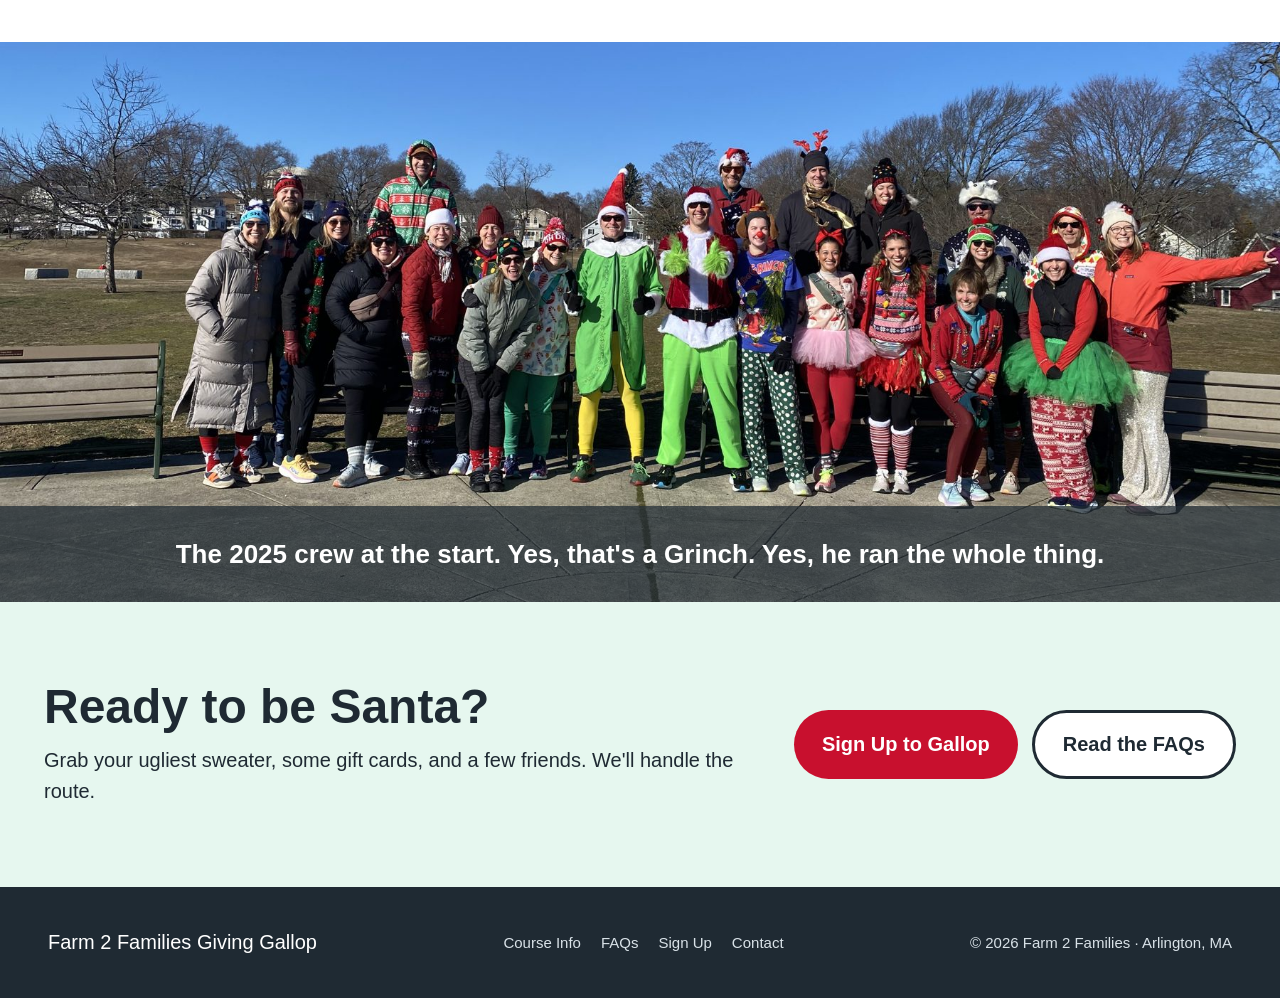
==== commit ba3e92b5: "Add files via upload" ====
--- a/index.html
+++ b/index.html
@@ -4,7 +4,7 @@
 <meta charset="utf-8">
 <meta name="viewport" content="width=device-width, initial-scale=1">
 <title>Farm 2 Families Giving Gallop — Arlington's favorite holiday run / walk</title>
-<meta name="description" content="A casual 7–9 mile holiday run / walk around Arlington, MA. Dress up, raise money for pediatric cancer care at Boston Children's, and hand out gift cards to the people we pass. December 12, 2026 at Robbins Farm Park.">
+<meta name="description" content="A casual 7–9 mile holiday run / walk around Arlington, MA. Dress up, raise money for Boston Children's Hospital's Every Child Fund, and hand out gift cards to the people we pass. December 12, 2026 at Robbins Farm Park.">
 <meta property="og:title" content="Farm 2 Families Giving Gallop">
 <meta property="og:description" content="Get giving and galloping. December 12, 2026 · 11:00 AM · Robbins Farm Park, Arlington MA.">
 <meta property="og:image" content="hero-skyline.jpg">
@@ -25,7 +25,7 @@
       <a href="index.html" aria-current="page">Home</a>
       <a href="course.html">Course Info</a>
       <a href="faq.html">FAQs</a>
-      <a href="https://www.childrenshospital.org/" target="_blank" rel="noopener">Donate</a>
+      <a href="#" data-donate>Donate</a>
       <a class="btn btn-red btn-sm" href="signup.html">Sign Up to Gallop</a>
     </nav>
   </div>
@@ -40,10 +40,10 @@
       </div>
       <h1>Get Giving &amp; Galloping</h1>
       <p class="tagline">Giving every step of the way.</p>
-      <p class="lede">A mostly flat, totally casual 7–9 mile run / walk around Arlington in your silliest holiday outfit. We raise money for pediatric cancer care, and we hand out gift cards to the people we pass along the way. Think of it as being Santa, but sweatier.</p>
+      <p class="lede">A mostly flat, totally casual 7–9 mile run / walk around Arlington in your silliest holiday outfit. We raise money for Boston Children's Hospital's Every Child Fund, and we hand out gift cards to the people we pass along the way. Think of it as being Santa, but sweatier.</p>
       <div class="btn-row" style="margin-top:8px">
         <a class="btn btn-red" href="signup.html"><svg width="22" height="22" viewBox="0 0 24 24" fill="none" stroke="currentColor" stroke-width="2.5" stroke-linecap="round" stroke-linejoin="round" aria-hidden="true"><path d="M5 12h14M13 6l6 6-6 6"/></svg>Sign Up to Gallop</a>
-        <a class="btn btn-green" href="https://www.childrenshospital.org/" target="_blank" rel="noopener"><svg width="22" height="22" viewBox="0 0 24 24" fill="none" stroke="currentColor" stroke-width="2.5" stroke-linecap="round" stroke-linejoin="round" aria-hidden="true"><path d="M12 21s-7-4.5-9-9a5 5 0 0 1 9-3 5 5 0 0 1 9 3c-2 4.5-9 9-9 9z"/></svg>Donate to Boston Children's</a>
+        <a class="btn btn-green" href="#" data-donate><svg width="22" height="22" viewBox="0 0 24 24" fill="none" stroke="currentColor" stroke-width="2.5" stroke-linecap="round" stroke-linejoin="round" aria-hidden="true"><path d="M12 21s-7-4.5-9-9a5 5 0 0 1 9-3 5 5 0 0 1 9 3c-2 4.5-9 9-9 9z"/></svg>Donate to Boston Children's</a>
       </div>
     </div>
     <div class="hero-side">
@@ -80,9 +80,9 @@
 <section class="wrap give-grid" style="padding-top:40px;padding-bottom:88px">
   <div class="give cause">
     <div class="give-head"><div class="num">1</div>Give to the cause</div>
-    <h3>Raise $$$ for pediatric cancer care</h3>
-    <p>To participate, we ask that you donate at least $25 to <strong>Boston Children's Hospital's Every Child Fund</strong> through the Miles for Miracles Boston Marathon team. More is always appreciated!! Our 2026 goal is to raise <strong>[2026 GOAL]</strong>. It's the time of year to be merry and give all you can. What are you waiting for?!</p>
-    <a class="btn btn-red" href="https://www.childrenshospital.org/" target="_blank" rel="noopener">Donate to Boston Children's</a>
+    <h3>Raise $$$ for Boston Children's Every Child Fund</h3>
+    <p>To participate, make a donation of any amount to <strong>Boston Children's Hospital's Every Child Fund</strong> through the Miles for Miracles Boston Marathon team. Every dollar counts, and the more the merrier! Our 2026 goal is to raise <strong>$15,000</strong>. It's the time of year to be merry and give all you can. What are you waiting for?!</p>
+    <a class="btn btn-red" href="#" data-donate>Donate to Boston Children's</a>
   </div>
   <div class="give community">
     <div class="give-head"><div class="num">2</div>Give to the community</div>
@@ -109,9 +109,9 @@
 </section>
 
 <section class="wrap section stats">
-  <div class="stat"><b>[$ RAISED]</b><span>raised for pediatric cancer care so far</span></div>
-  <div class="stat"><b>[# CARDS]</b><span>gift cards handed to strangers</span></div>
-  <div class="stat"><b>[# YEARS]</b><span>years of galloping</span></div>
+  <div class="stat"><b>$39,000+</b><span>raised for kids' hospital care so far</span></div>
+  <div class="stat"><b>500+</b><span>gift cards handed to strangers</span></div>
+  <div class="stat"><b>Year 5</b><span>of galloping. Five!</span></div>
 </section>
 
 <figure class="band" style="margin:0">
@@ -135,7 +135,7 @@
 <footer>
   <div class="wrap foot">
     <div class="name">Farm 2 Families Giving Gallop</div>
-    <nav><a href="course.html">Course Info</a><a href="faq.html">FAQs</a><a href="signup.html">Sign Up</a><a href="mailto:[EMAIL]">Contact</a></nav>
+    <nav><a href="course.html">Course Info</a><a href="faq.html">FAQs</a><a href="signup.html">Sign Up</a><a href="mailto:farm2familiesgivinggallop@gmail.com">Contact</a></nav>
     <div>© 2026 Farm 2 Families · Arlington, MA</div>
   </div>
 </footer>
--- a/style.css
+++ b/style.css
@@ -7,6 +7,7 @@
   --radius-xl:32px; --radius-lg:24px; --radius-md:16px; --shadow:0 12px 30px rgba(31,42,51,.10);
 }
 *{box-sizing:border-box}
+[hidden]{display:none!important}
 html{scroll-behavior:smooth}
 @media (prefers-reduced-motion:reduce){html{scroll-behavior:auto}*,*::before,*::after{transition:none!important;animation:none!important}}
 body{margin:0;font-family:var(--body);color:var(--ink);background:var(--white);line-height:1.55;font-size:17px}
@@ -140,7 +141,9 @@
 .signup-info{flex:1 1 360px;min-width:0;display:flex;flex-direction:column;gap:20px}
 .signup-info>img{border-radius:24px;width:100%;aspect-ratio:4/3;object-fit:cover;box-shadow:0 10px 24px rgba(31,42,51,.12)}
 .quick{background:var(--white);border-radius:24px;padding:24px;display:flex;flex-direction:column;gap:14px}
-.quick div{display:flex;gap:12px;align-items:flex-start}
+.quick-row{display:flex;gap:12px;align-items:flex-start}
+.quick-row svg{flex-shrink:0;margin-top:2px}
+.quick-row p{margin:0;font-size:16px;line-height:1.45}
 .form-card{flex:1 1 520px;min-width:0;background:var(--white);border-radius:var(--radius-xl);padding:40px;box-shadow:0 16px 40px rgba(31,42,51,.10);display:flex;flex-direction:column;gap:22px}
 @media (max-width:640px){.form-card{padding:24px}}
 .grid-2{display:grid;grid-template-columns:repeat(2,minmax(0,1fr));gap:16px}
@@ -214,3 +217,42 @@
 .still{background:var(--pink-tint)}
 .still .wrap{padding-top:64px;padding-bottom:64px;display:flex;flex-wrap:wrap;gap:24px;align-items:center;justify-content:space-between}
 .still p{font-size:18px}
+
+/* Two-step sign-up */
+.steps{gap:0;padding:0;overflow:hidden}
+.step{padding:32px 40px}
+.step+.step{border-top:3px solid var(--mint-tint)}
+@media (max-width:640px){.step{padding:24px}}
+.step-head{display:flex;gap:16px;align-items:center;margin-bottom:22px}
+.step-num{width:52px;height:52px;border-radius:999px;display:flex;align-items:center;justify-content:center;font-family:var(--display);font-size:26px;font-weight:700;flex-shrink:0;background:var(--mint-tint);color:var(--green);transition:background .2s,color .2s}
+.step-num .tick{display:none}
+.step-head[data-state="active"] .step-num{background:var(--red);color:var(--white)}
+.step-head[data-state="done"] .step-num{background:var(--green);color:var(--white)}
+.step-head[data-state="done"] .step-num .n{display:none}
+.step-head[data-state="done"] .step-num .tick{display:block}
+.step-title{font-family:var(--display);font-size:26px;font-weight:700;line-height:1.1}
+.step-sub{font-size:15px;color:var(--muted);font-weight:600}
+.step-head[data-state="done"] .step-title{color:var(--green)}
+.step.collapsed .step-body{display:none}
+.step.collapsed .step-head{margin-bottom:0}
+.step-head[data-state="todo"]{opacity:.5}
+.roster{list-style:none;margin:0;padding:12px 18px;background:var(--mint-tint);border-radius:16px;font-weight:700;text-align:left;width:100%;max-width:420px;box-sizing:border-box}
+.roster li+li{margin-top:6px}
+
+/* v3 additions */
+.steps-intro{padding:28px 40px 0;font-family:var(--display);font-size:22px;font-weight:700;color:var(--ink)}
+@media (max-width:640px){.steps-intro{padding:24px 24px 0}}
+.choice{display:grid;grid-template-columns:repeat(2,minmax(0,1fr));gap:10px}
+.chip{position:relative;display:block;cursor:pointer}
+.chip input{position:absolute;opacity:0;width:0;height:0}
+.chip span{display:flex;flex-direction:column;gap:2px;padding:14px 16px;border-radius:16px;border:3px solid var(--line);background:var(--white);min-height:56px;transition:all .15s}
+.chip span b{font-family:var(--display);font-size:20px;font-weight:600}
+.chip span small{font-size:13px;color:var(--muted);font-weight:700}
+.chip:hover span{border-color:var(--green);background:var(--mint-tint)}
+.chip input:checked+span{border-color:var(--red);background:var(--red);color:var(--white)}
+.chip input:checked+span small{color:#FFD6DD}
+.chip input:focus-visible+span{outline:4px solid var(--mint);outline-offset:3px}
+.waiver-text{max-height:320px;overflow-y:auto;padding:14px 16px;margin-top:10px;background:var(--white);border-radius:14px;border:2px solid var(--line);display:flex;flex-direction:column;gap:12px}
+.waiver-text p{font-size:14px;line-height:1.55}
+.step-head[data-state="todo"]{opacity:1}
+.step-head[data-state="todo"] .step-num{background:var(--mint-tint);color:var(--green)}
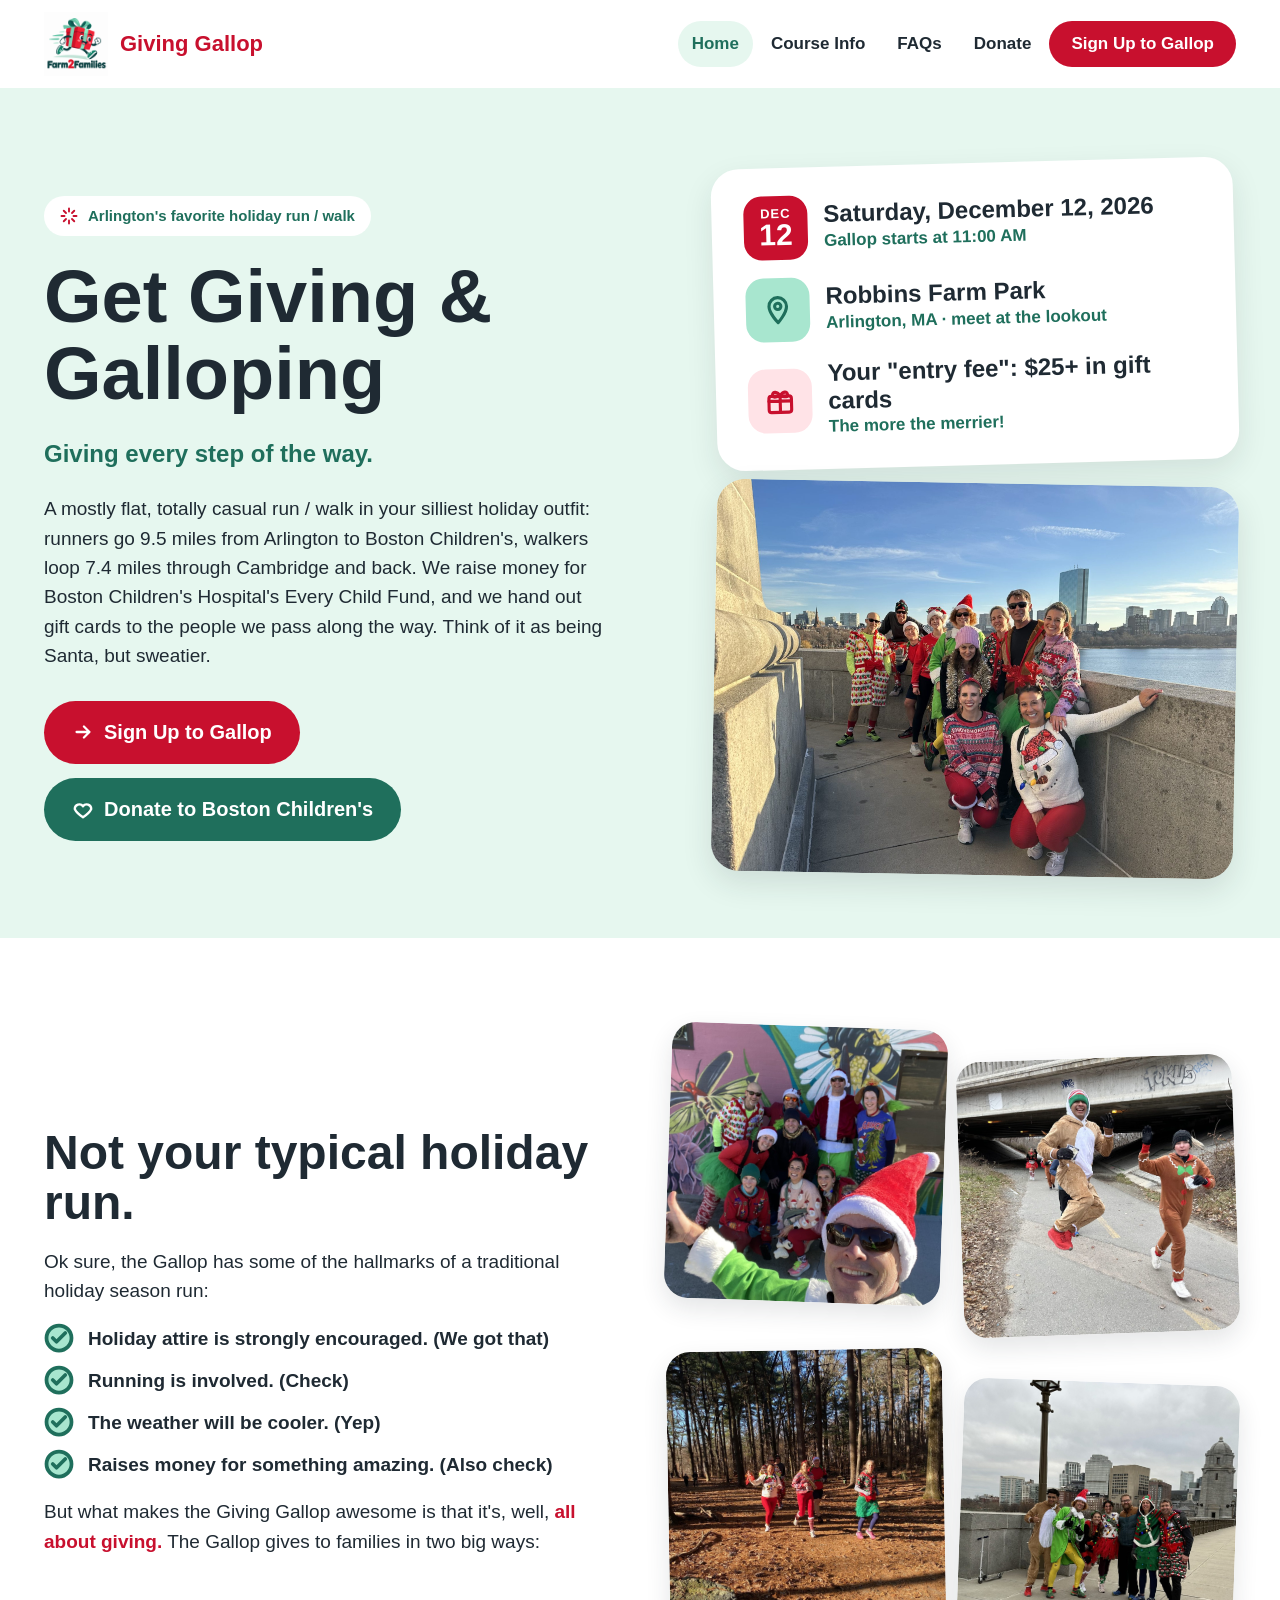
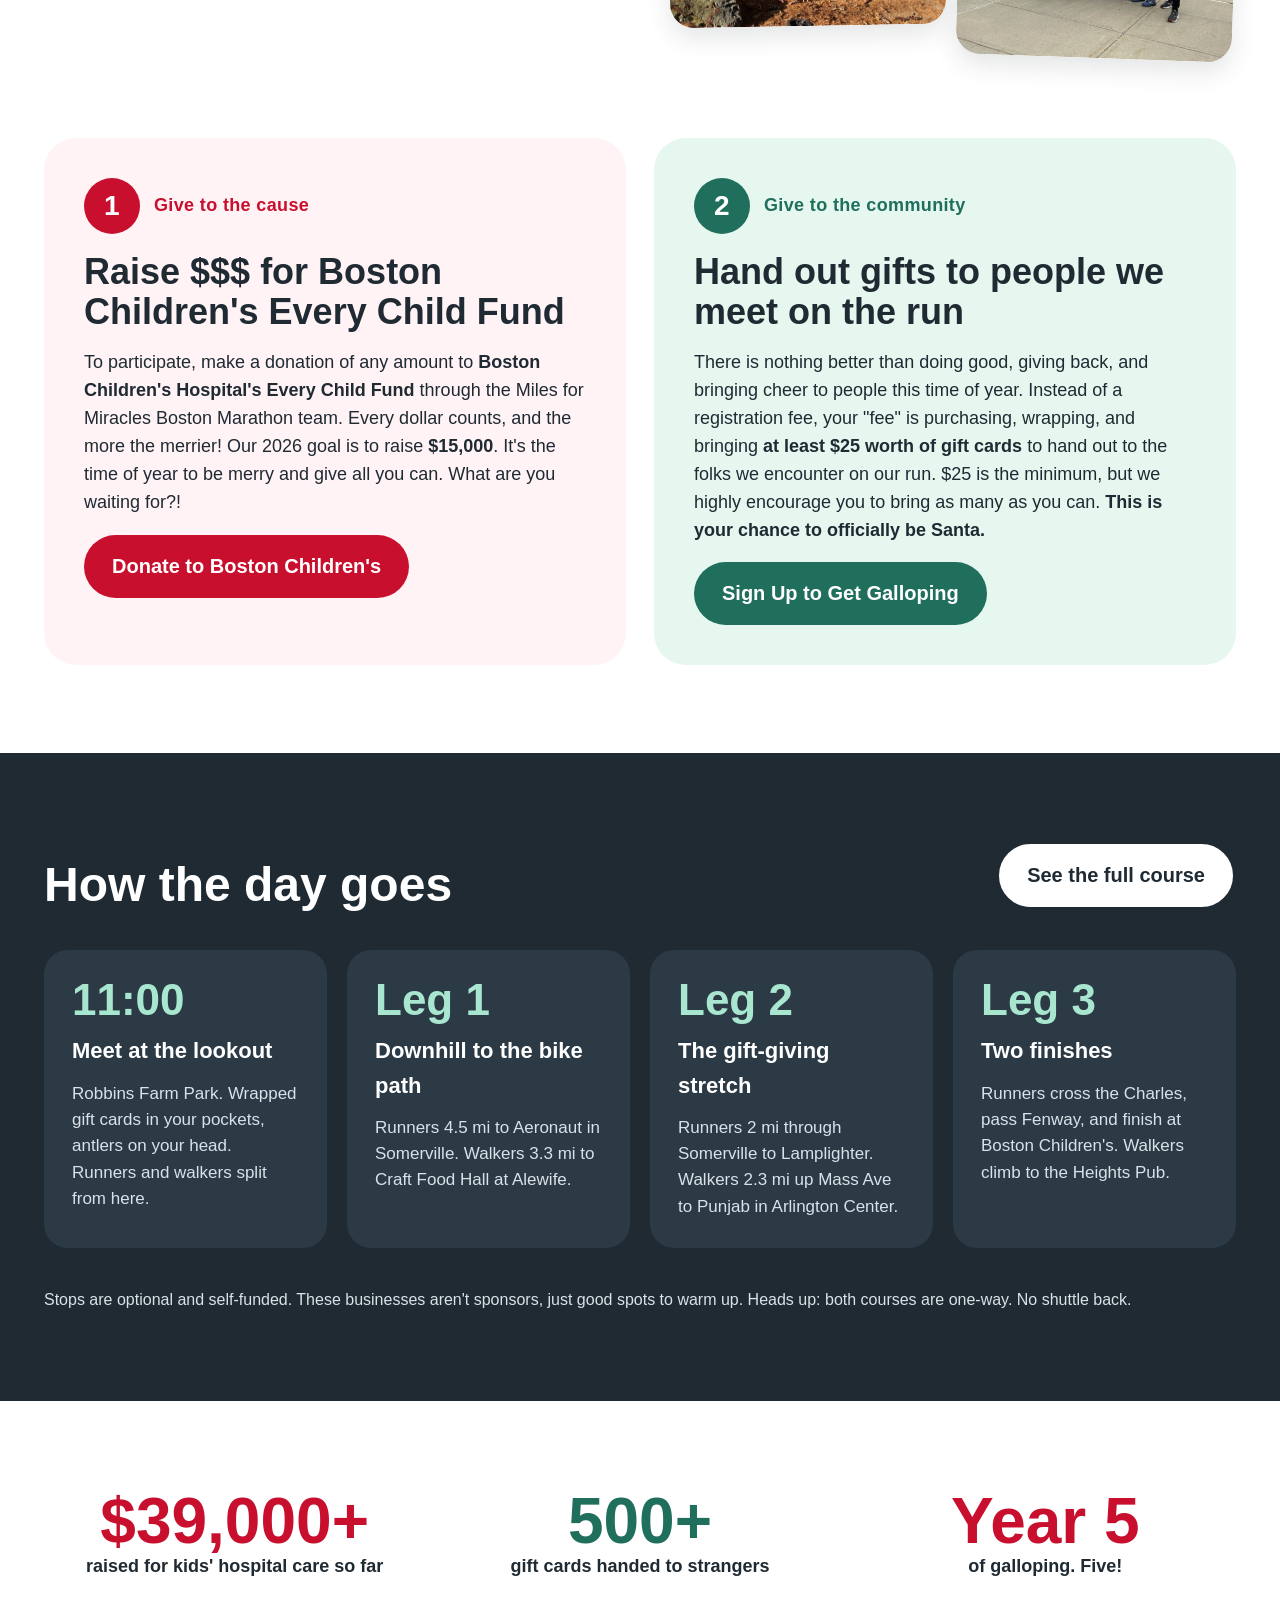
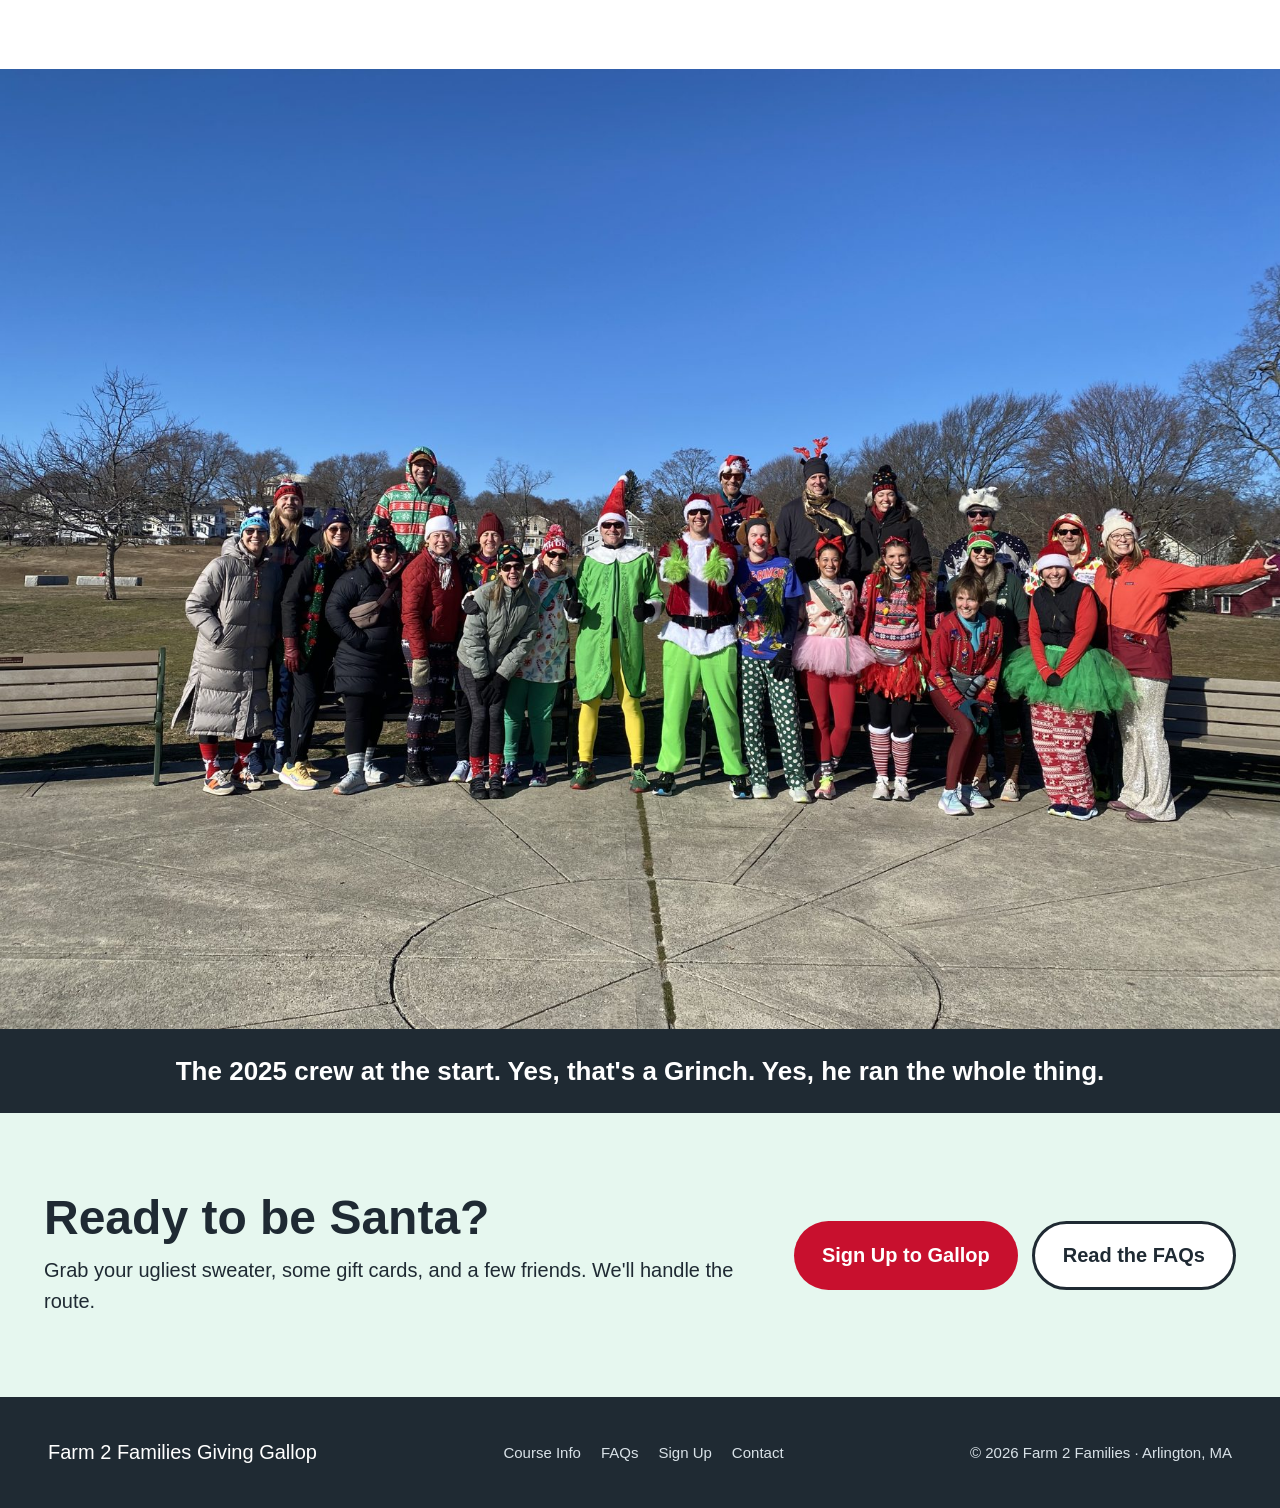
==== commit 30f9feb8: "Add files via upload" ====
--- a/index.html
+++ b/index.html
@@ -4,7 +4,7 @@
 <meta charset="utf-8">
 <meta name="viewport" content="width=device-width, initial-scale=1">
 <title>Farm 2 Families Giving Gallop — Arlington's favorite holiday run / walk</title>
-<meta name="description" content="A casual 7–9 mile holiday run / walk around Arlington, MA. Dress up, raise money for Boston Children's Hospital's Every Child Fund, and hand out gift cards to the people we pass. December 12, 2026 at Robbins Farm Park.">
+<meta name="description" content="A casual holiday run / walk from Arlington, MA: 9.5 miles for runners, 7.4 for walkers. Dress up, raise money for Boston Children's Hospital's Every Child Fund, and hand out gift cards to the people we pass. December 12, 2026 at Robbins Farm Park.">
 <meta property="og:title" content="Farm 2 Families Giving Gallop">
 <meta property="og:description" content="Get giving and galloping. December 12, 2026 · 11:00 AM · Robbins Farm Park, Arlington MA.">
 <meta property="og:image" content="hero-skyline.jpg">
@@ -40,7 +40,7 @@
       </div>
       <h1>Get Giving &amp; Galloping</h1>
       <p class="tagline">Giving every step of the way.</p>
-      <p class="lede">A mostly flat, totally casual 7–9 mile run / walk around Arlington in your silliest holiday outfit. We raise money for Boston Children's Hospital's Every Child Fund, and we hand out gift cards to the people we pass along the way. Think of it as being Santa, but sweatier.</p>
+      <p class="lede">A mostly flat, totally casual run / walk in your silliest holiday outfit: runners go 9.5 miles from Arlington to Boston Children's, walkers loop 7.4 miles through Cambridge and back. We raise money for Boston Children's Hospital's Every Child Fund, and we hand out gift cards to the people we pass along the way. Think of it as being Santa, but sweatier.</p>
       <div class="btn-row" style="margin-top:8px">
         <a class="btn btn-red" href="signup.html"><svg width="22" height="22" viewBox="0 0 24 24" fill="none" stroke="currentColor" stroke-width="2.5" stroke-linecap="round" stroke-linejoin="round" aria-hidden="true"><path d="M5 12h14M13 6l6 6-6 6"/></svg>Sign Up to Gallop</a>
         <a class="btn btn-green" href="#" data-donate><svg width="22" height="22" viewBox="0 0 24 24" fill="none" stroke="currentColor" stroke-width="2.5" stroke-linecap="round" stroke-linejoin="round" aria-hidden="true"><path d="M12 21s-7-4.5-9-9a5 5 0 0 1 9-3 5 5 0 0 1 9 3c-2 4.5-9 9-9 9z"/></svg>Donate to Boston Children's</a>
@@ -99,12 +99,12 @@
       <a class="btn btn-white" href="course.html">See the full course</a>
     </div>
     <div class="legs">
-      <div class="leg"><div class="big">11:00</div><div class="title">Meet at the lookout</div><p class="muted">Robbins Farm Park. Wrapped gift cards in your pockets, antlers on your head.</p></div>
-      <div class="leg"><div class="big">Leg 1</div><div class="title">Down to the bike path</div><p class="muted">Runners 4.5 mi, walkers 3.3 mi. Warm-up stop at Craft Food Hall.</p></div>
-      <div class="leg"><div class="big">Leg 2</div><div class="title">Back through East Arlington</div><p class="muted">Prime gift-giving territory. Second stop at Zomsa in Arlington Center.</p></div>
-      <div class="leg"><div class="big">Leg 3</div><div class="title">The final push</div><p class="muted">1.8 mi up Mass Ave to the Heights Pub. High fives all around.</p></div>
+      <div class="leg"><div class="big">11:00</div><div class="title">Meet at the lookout</div><p class="muted">Robbins Farm Park. Wrapped gift cards in your pockets, antlers on your head. Runners and walkers split from here.</p></div>
+      <div class="leg"><div class="big">Leg 1</div><div class="title">Downhill to the bike path</div><p class="muted">Runners 4.5 mi to Aeronaut in Somerville. Walkers 3.3 mi to Craft Food Hall at Alewife.</p></div>
+      <div class="leg"><div class="big">Leg 2</div><div class="title">The gift-giving stretch</div><p class="muted">Runners 2 mi through Somerville to Lamplighter. Walkers 2.3 mi up Mass Ave to Punjab in Arlington Center.</p></div>
+      <div class="leg"><div class="big">Leg 3</div><div class="title">Two finishes</div><p class="muted">Runners cross the Charles, pass Fenway, and finish at Boston Children's. Walkers climb to the Heights Pub.</p></div>
     </div>
-    <p class="muted" style="font-size:16px">Stops are optional and self-funded. These businesses aren't sponsors, just good spots to warm up.</p>
+    <p class="muted" style="font-size:16px">Stops are optional and self-funded. These businesses aren't sponsors, just good spots to warm up. Heads up: both courses are one-way. No shuttle back.</p>
   </div>
 </section>
 
--- a/style.css
+++ b/style.css
@@ -113,10 +113,9 @@
 .stat:nth-child(odd) b{color:var(--red)}.stat:nth-child(even) b{color:var(--green)}
 .stat span{font-weight:700;font-size:18px}
 
-.band{position:relative;overflow:hidden}
-.band img{width:100%;height:560px;object-fit:cover;object-position:center 70%}
-.band figcaption{position:absolute;left:0;right:0;bottom:0;padding:28px 24px;background:rgba(31,42,51,.72);color:var(--white);font-family:var(--display);font-size:clamp(18px,2.5vw,26px);font-weight:600;text-align:center}
-@media (max-width:640px){.band img{height:320px}}
+.band{background:var(--ink)}
+.band img{width:100%;max-width:1440px;margin:0 auto;height:auto;display:block}
+.band figcaption{padding:22px 24px;color:var(--white);font-family:var(--display);font-size:clamp(18px,2.5vw,26px);font-weight:600;text-align:center}
 
 .cta{background:var(--mint-tint)}
 .cta-inner{display:flex;flex-wrap:wrap;gap:32px;align-items:center;justify-content:space-between;padding-top:80px;padding-bottom:80px}
@@ -256,3 +255,17 @@
 .waiver-text p{font-size:14px;line-height:1.55}
 .step-head[data-state="todo"]{opacity:1}
 .step-head[data-state="todo"] .step-num{background:var(--mint-tint);color:var(--green)}
+
+/* v4: course stops + icons */
+.stop-icon{width:72px;height:72px;flex-shrink:0}
+.route-strip{display:flex;align-items:center;gap:8px;flex-wrap:wrap;justify-content:center;background:var(--mint-soft);border-radius:28px;padding:20px 16px}
+.stop2{display:flex;align-items:center;gap:12px;background:var(--white);border-radius:20px;padding:12px 18px 12px 12px;flex:1 1 220px;max-width:280px;transition:transform .2s}
+.stop2:hover{transform:translateY(-4px)}
+.stop2 small{display:block;font-family:var(--display);font-size:13px;font-weight:600;letter-spacing:.06em}
+.stop2 b{display:block;font-family:var(--display);font-size:19px;font-weight:700;line-height:1.1}
+.stop2 span{font-size:13px;font-weight:600;color:var(--muted)}
+.stop2 .stop-icon{width:56px;height:56px}
+.route-arrow{width:22px;height:22px;flex-shrink:0;border-right:4px solid var(--green);border-bottom:4px solid var(--green);transform:rotate(-45deg);margin:0 2px;opacity:.6}
+@media (max-width:860px){.route-strip{flex-direction:column}.route-arrow{transform:rotate(45deg);margin:-4px 0}.stop2{max-width:none;width:100%}}
+.leg-ico{display:flex;align-items:center;justify-content:center;padding:28px;background:var(--mint-soft);border-bottom:3px solid var(--mint-tint)}
+.leg-ico .stop-icon{width:96px;height:96px}
